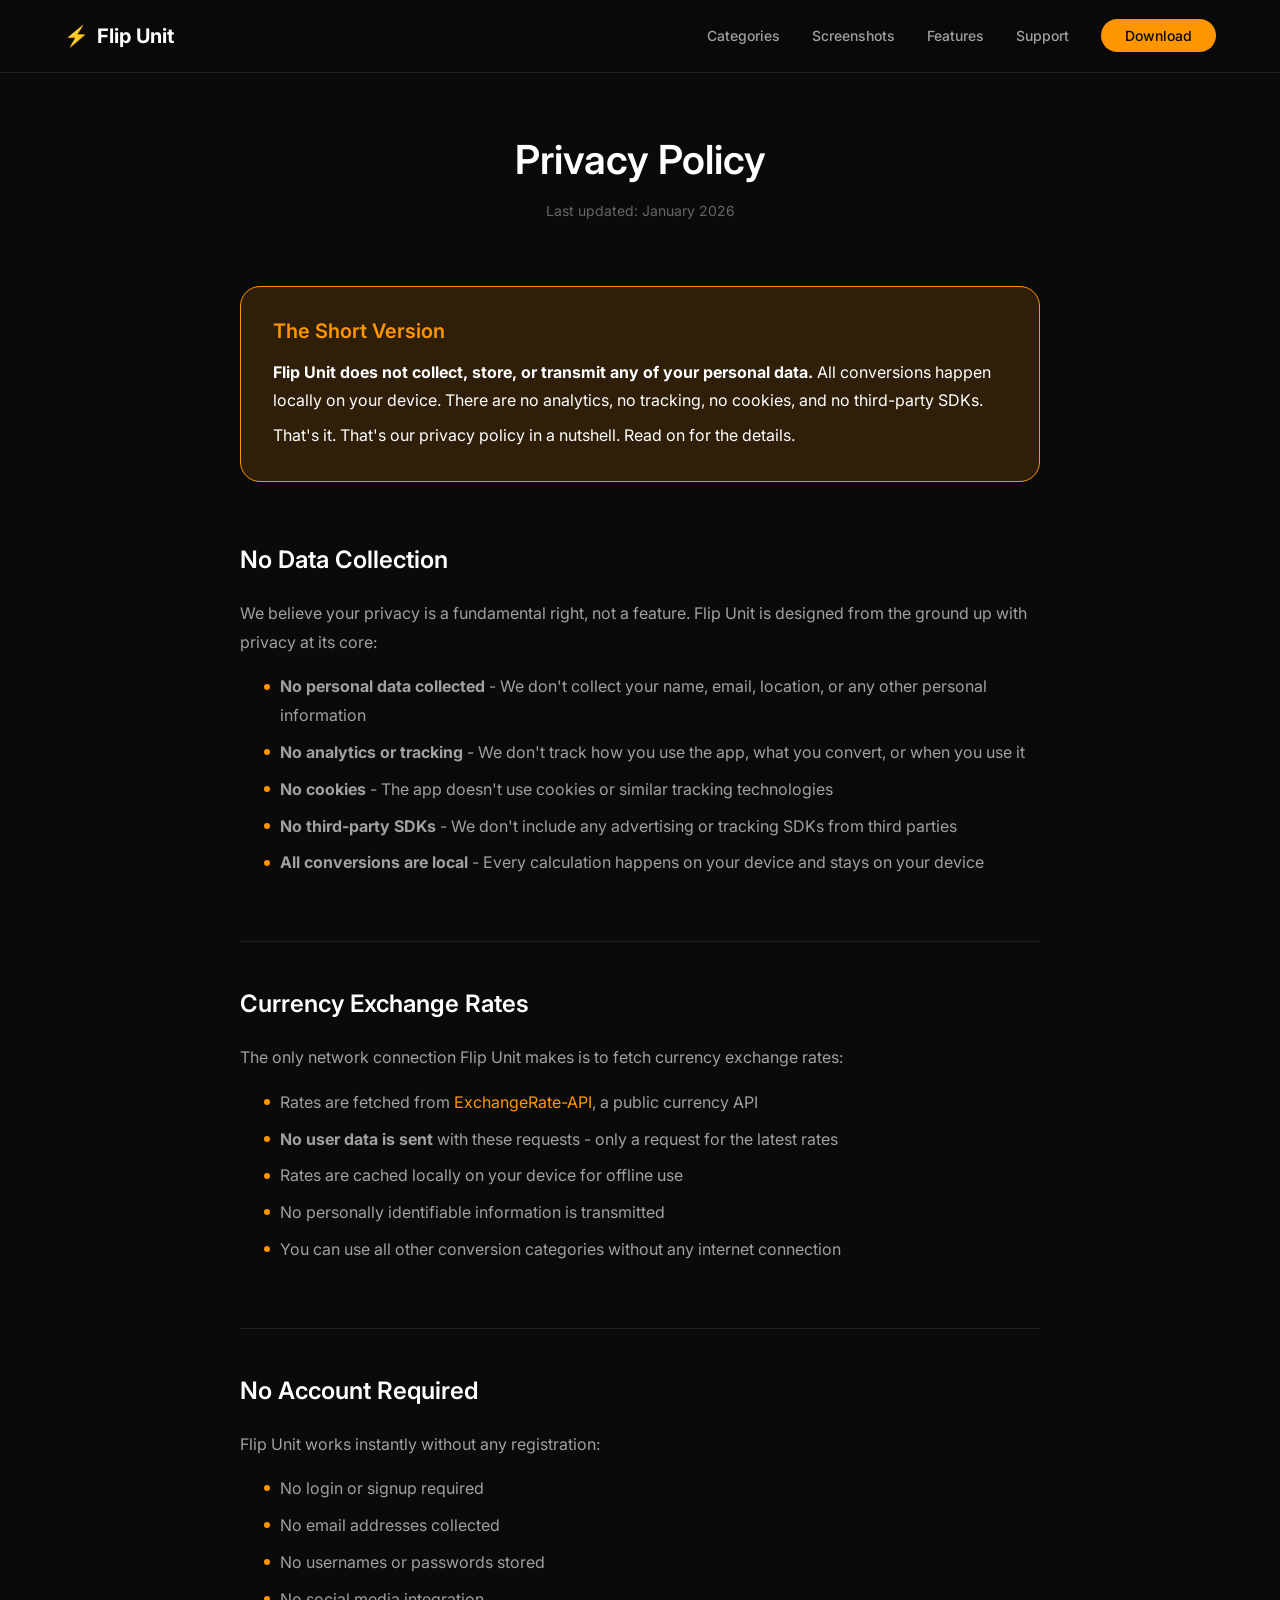
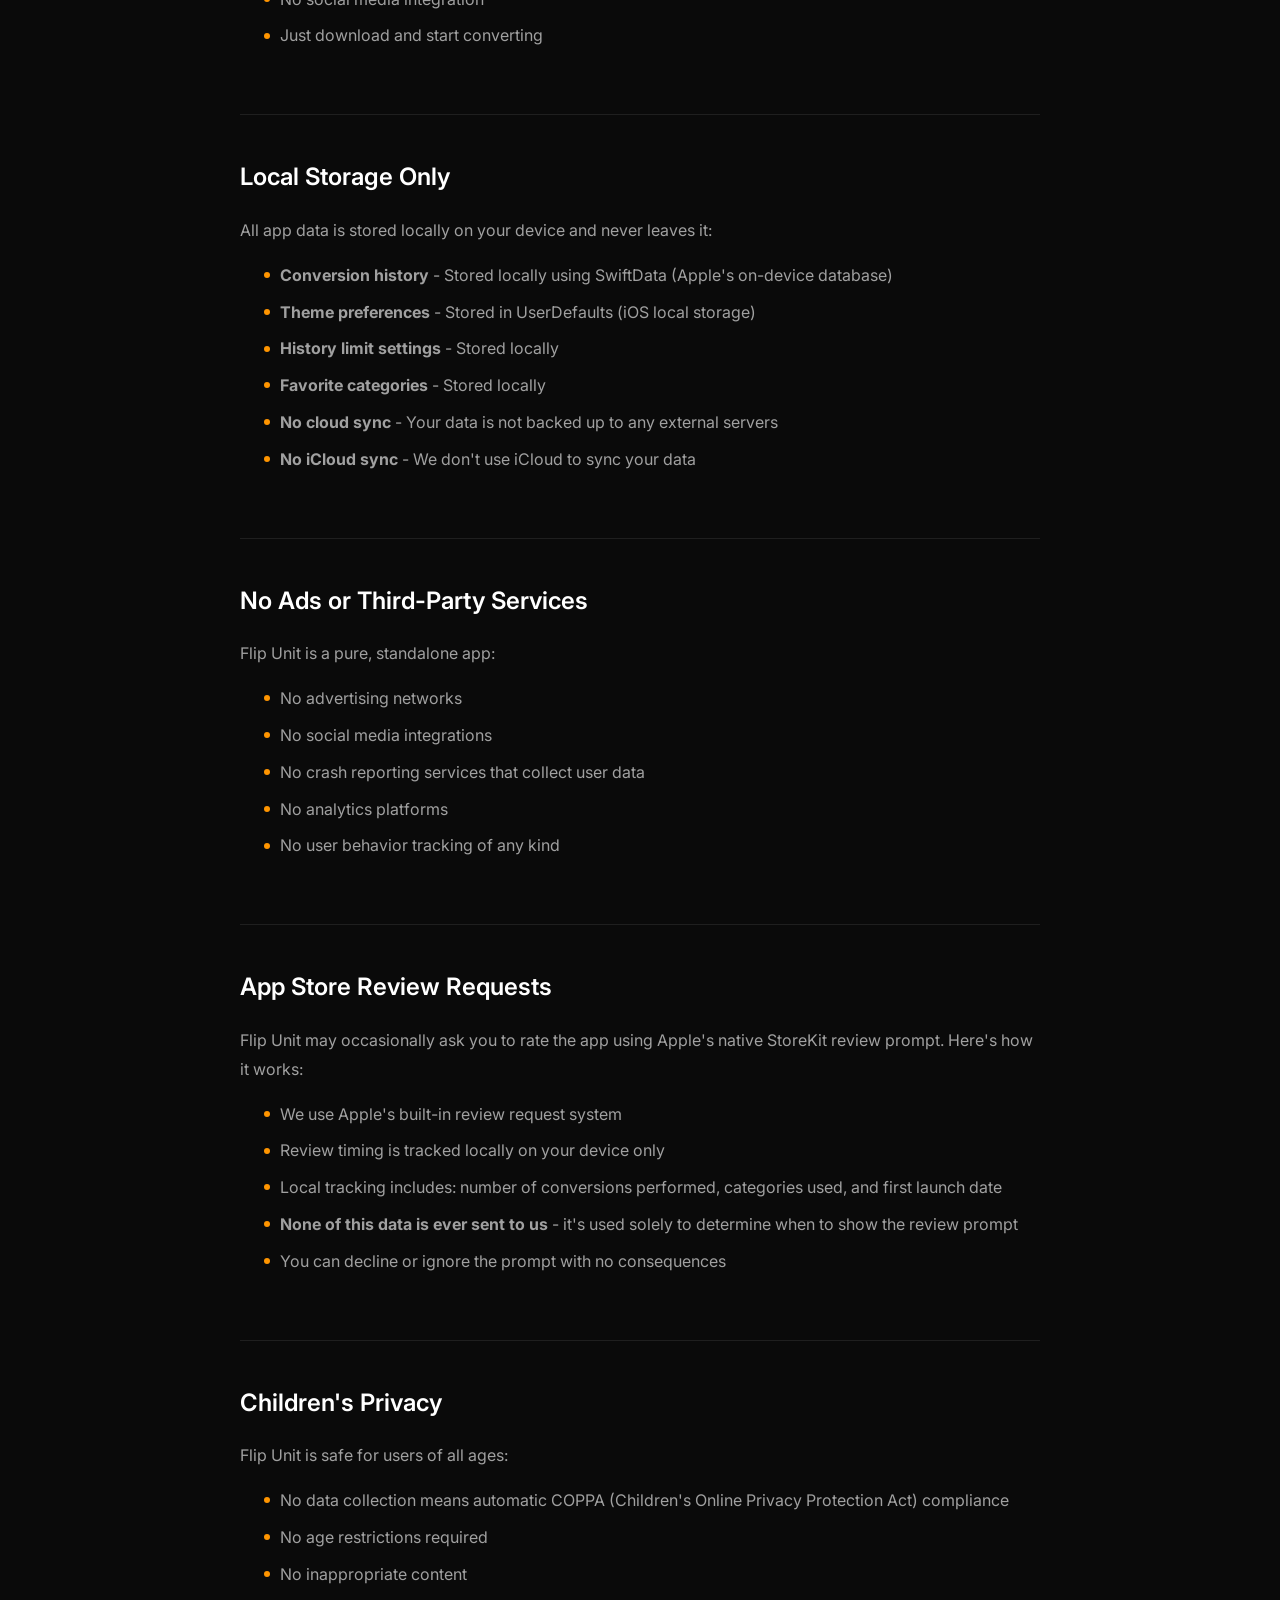
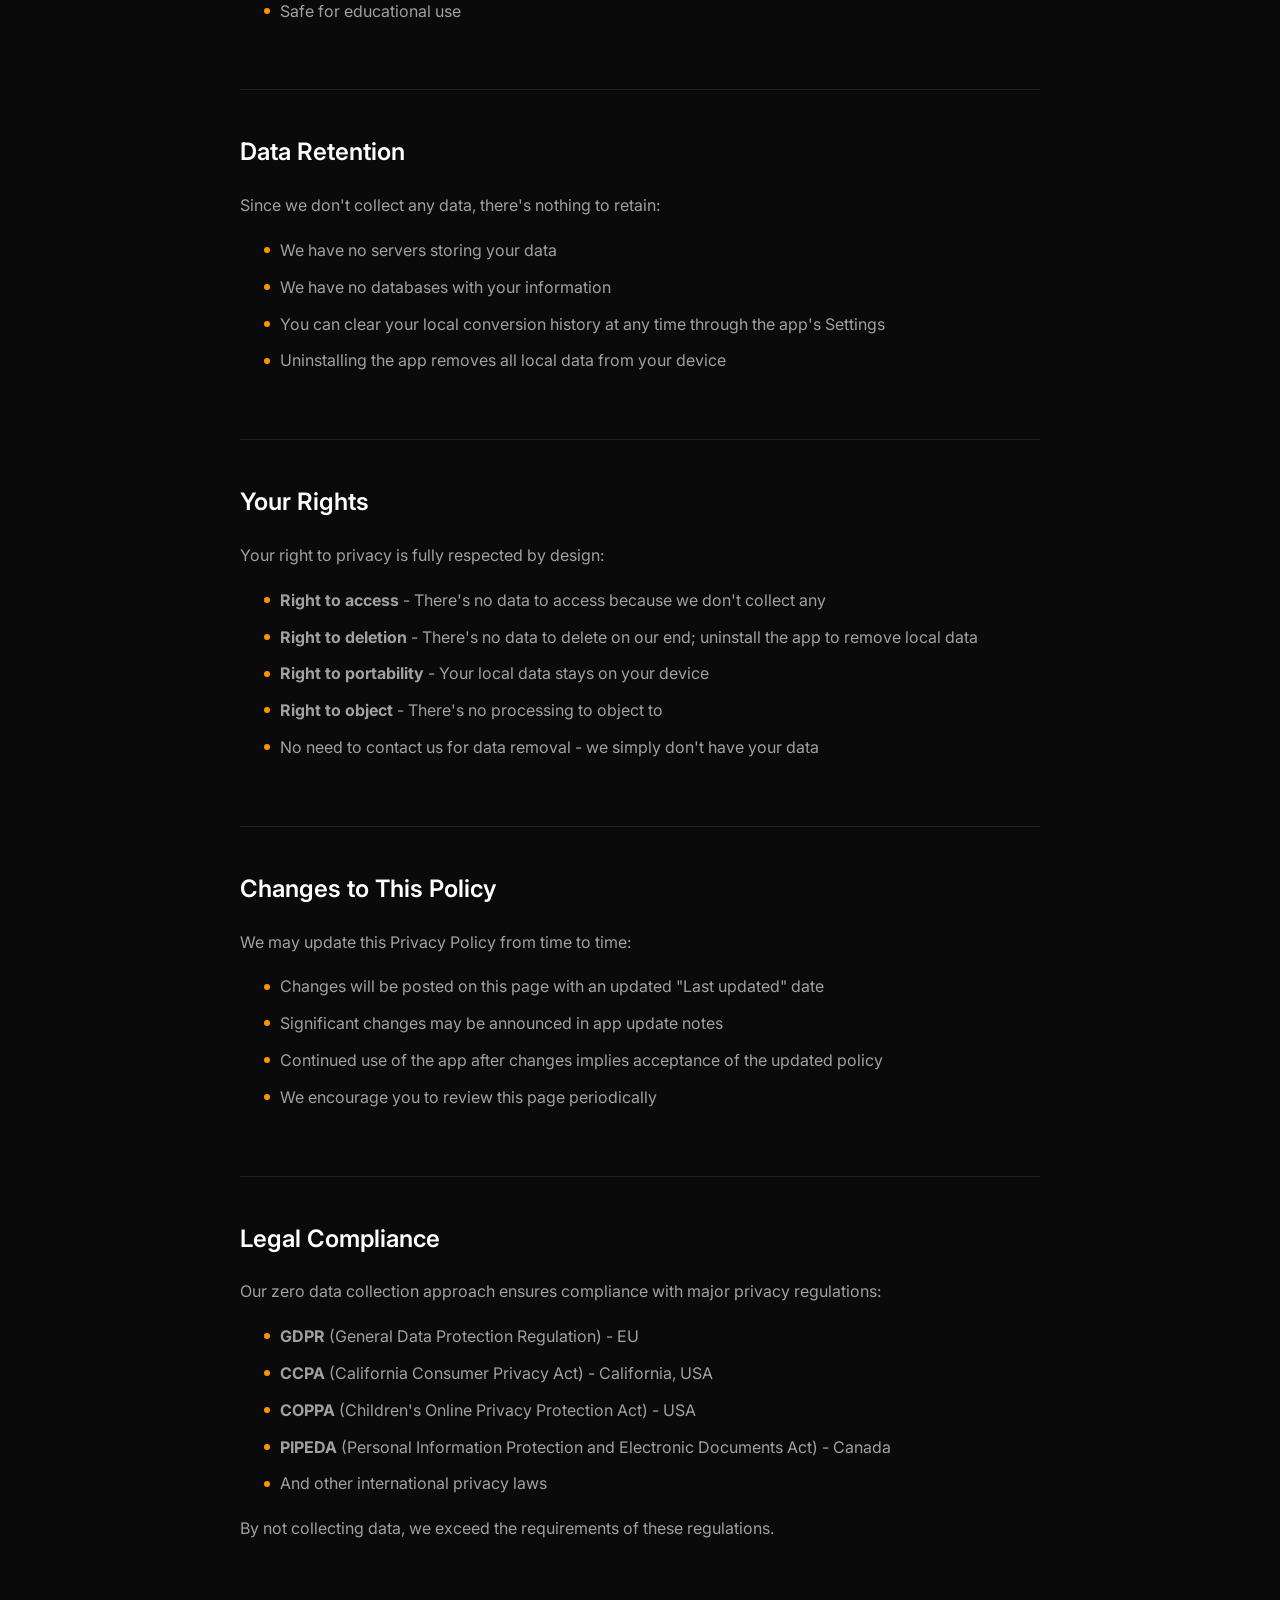
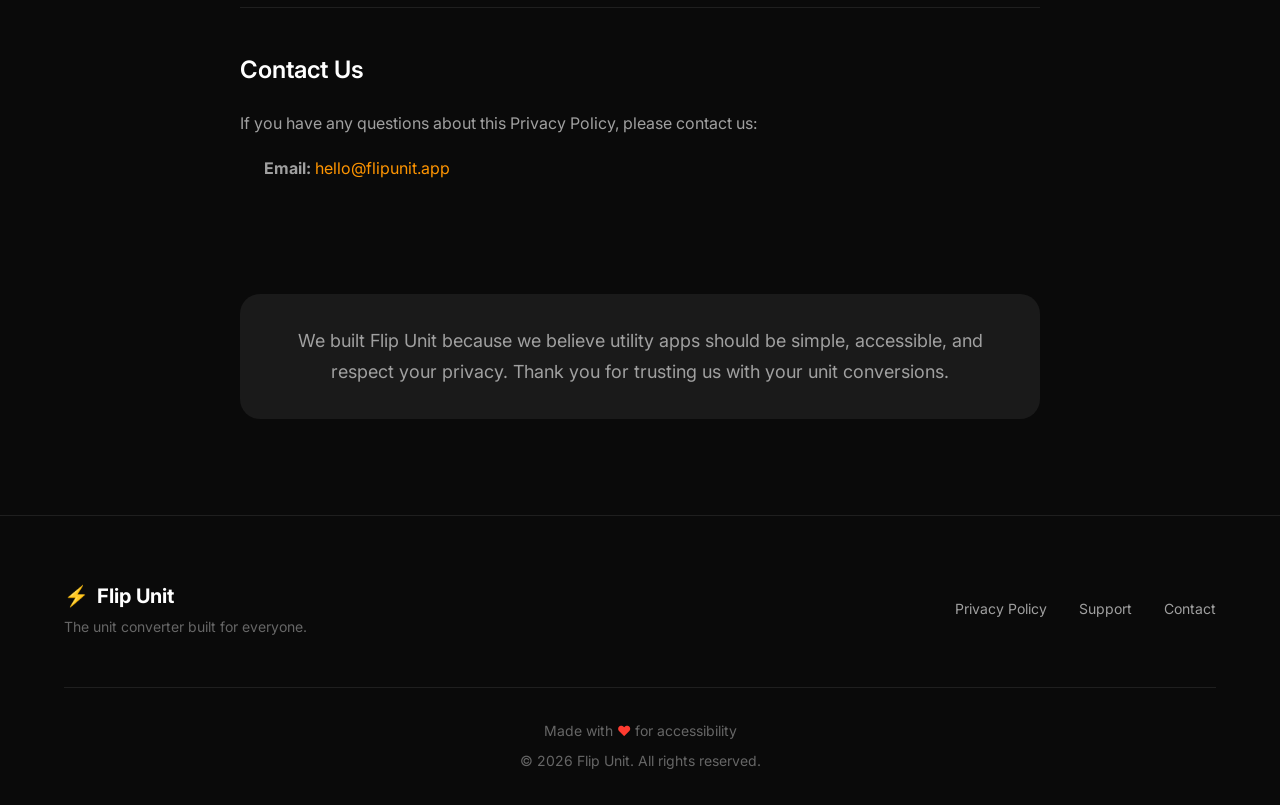
==== privacy.html @ 37a62a77 "Initial commit: Flip Unit landing page website" ====
<!DOCTYPE html>
<html lang="en">
<head>
    <meta charset="UTF-8">
    <meta name="viewport" content="width=device-width, initial-scale=1.0">
    <meta name="description" content="Flip Unit Privacy Policy - Learn how we protect your privacy with zero data collection.">
    <meta name="theme-color" content="#0a0a0a">

    <title>Privacy Policy - Flip Unit</title>

    <link rel="preconnect" href="https://fonts.googleapis.com">
    <link rel="preconnect" href="https://fonts.gstatic.com" crossorigin>
    <link href="https://fonts.googleapis.com/css2?family=Inter:wght@400;500;600;700&display=swap" rel="stylesheet">

    <link rel="stylesheet" href="styles.css">
</head>
<body>
    <a href="#main-content" class="skip-link">Skip to main content</a>

    <!-- Header -->
    <header class="header" role="banner">
        <div class="container">
            <div class="header-content">
                <a href="index.html" class="logo">
                    <span class="logo-icon" aria-hidden="true">⚡</span>
                    <span class="logo-text">Flip Unit</span>
                </a>
                <nav class="nav" role="navigation" aria-label="Main navigation">
                    <ul class="nav-list">
                        <li><a href="index.html#categories">Categories</a></li>
                        <li><a href="index.html#screenshots">Screenshots</a></li>
                        <li><a href="index.html#features">Features</a></li>
                        <li><a href="support.html">Support</a></li>
                        <li><a href="index.html#download" class="nav-cta">Download</a></li>
                    </ul>
                </nav>
                <button class="mobile-menu-toggle" aria-label="Toggle menu" aria-expanded="false">
                    <span class="hamburger"></span>
                </button>
            </div>
        </div>
    </header>

    <!-- Main Content -->
    <main id="main-content">
        <article class="legal-page">
            <div class="container">
                <header class="legal-header">
                    <h1>Privacy Policy</h1>
                    <p class="legal-updated">Last updated: January 2026</p>
                </header>

                <div class="legal-content">
                    <!-- Summary Box -->
                    <div class="privacy-summary">
                        <h2>The Short Version</h2>
                        <p><strong>Flip Unit does not collect, store, or transmit any of your personal data.</strong> All conversions happen locally on your device. There are no analytics, no tracking, no cookies, and no third-party SDKs.</p>
                        <p>That's it. That's our privacy policy in a nutshell. Read on for the details.</p>
                    </div>

                    <!-- Section: No Data Collection -->
                    <section class="legal-section">
                        <h2>No Data Collection</h2>
                        <p>We believe your privacy is a fundamental right, not a feature. Flip Unit is designed from the ground up with privacy at its core:</p>
                        <ul>
                            <li><strong>No personal data collected</strong> - We don't collect your name, email, location, or any other personal information</li>
                            <li><strong>No analytics or tracking</strong> - We don't track how you use the app, what you convert, or when you use it</li>
                            <li><strong>No cookies</strong> - The app doesn't use cookies or similar tracking technologies</li>
                            <li><strong>No third-party SDKs</strong> - We don't include any advertising or tracking SDKs from third parties</li>
                            <li><strong>All conversions are local</strong> - Every calculation happens on your device and stays on your device</li>
                        </ul>
                    </section>

                    <!-- Section: Currency Exchange Rates -->
                    <section class="legal-section">
                        <h2>Currency Exchange Rates</h2>
                        <p>The only network connection Flip Unit makes is to fetch currency exchange rates:</p>
                        <ul>
                            <li>Rates are fetched from <a href="https://www.exchangerate-api.com" target="_blank" rel="noopener noreferrer">ExchangeRate-API</a>, a public currency API</li>
                            <li><strong>No user data is sent</strong> with these requests - only a request for the latest rates</li>
                            <li>Rates are cached locally on your device for offline use</li>
                            <li>No personally identifiable information is transmitted</li>
                            <li>You can use all other conversion categories without any internet connection</li>
                        </ul>
                    </section>

                    <!-- Section: No Account Required -->
                    <section class="legal-section">
                        <h2>No Account Required</h2>
                        <p>Flip Unit works instantly without any registration:</p>
                        <ul>
                            <li>No login or signup required</li>
                            <li>No email addresses collected</li>
                            <li>No usernames or passwords stored</li>
                            <li>No social media integration</li>
                            <li>Just download and start converting</li>
                        </ul>
                    </section>

                    <!-- Section: Local Storage Only -->
                    <section class="legal-section">
                        <h2>Local Storage Only</h2>
                        <p>All app data is stored locally on your device and never leaves it:</p>
                        <ul>
                            <li><strong>Conversion history</strong> - Stored locally using SwiftData (Apple's on-device database)</li>
                            <li><strong>Theme preferences</strong> - Stored in UserDefaults (iOS local storage)</li>
                            <li><strong>History limit settings</strong> - Stored locally</li>
                            <li><strong>Favorite categories</strong> - Stored locally</li>
                            <li><strong>No cloud sync</strong> - Your data is not backed up to any external servers</li>
                            <li><strong>No iCloud sync</strong> - We don't use iCloud to sync your data</li>
                        </ul>
                    </section>

                    <!-- Section: No Ads or Third-Party Services -->
                    <section class="legal-section">
                        <h2>No Ads or Third-Party Services</h2>
                        <p>Flip Unit is a pure, standalone app:</p>
                        <ul>
                            <li>No advertising networks</li>
                            <li>No social media integrations</li>
                            <li>No crash reporting services that collect user data</li>
                            <li>No analytics platforms</li>
                            <li>No user behavior tracking of any kind</li>
                        </ul>
                    </section>

                    <!-- Section: App Store Review Requests -->
                    <section class="legal-section">
                        <h2>App Store Review Requests</h2>
                        <p>Flip Unit may occasionally ask you to rate the app using Apple's native StoreKit review prompt. Here's how it works:</p>
                        <ul>
                            <li>We use Apple's built-in review request system</li>
                            <li>Review timing is tracked locally on your device only</li>
                            <li>Local tracking includes: number of conversions performed, categories used, and first launch date</li>
                            <li><strong>None of this data is ever sent to us</strong> - it's used solely to determine when to show the review prompt</li>
                            <li>You can decline or ignore the prompt with no consequences</li>
                        </ul>
                    </section>

                    <!-- Section: Children's Privacy -->
                    <section class="legal-section">
                        <h2>Children's Privacy</h2>
                        <p>Flip Unit is safe for users of all ages:</p>
                        <ul>
                            <li>No data collection means automatic COPPA (Children's Online Privacy Protection Act) compliance</li>
                            <li>No age restrictions required</li>
                            <li>No inappropriate content</li>
                            <li>Safe for educational use</li>
                        </ul>
                    </section>

                    <!-- Section: Data Retention -->
                    <section class="legal-section">
                        <h2>Data Retention</h2>
                        <p>Since we don't collect any data, there's nothing to retain:</p>
                        <ul>
                            <li>We have no servers storing your data</li>
                            <li>We have no databases with your information</li>
                            <li>You can clear your local conversion history at any time through the app's Settings</li>
                            <li>Uninstalling the app removes all local data from your device</li>
                        </ul>
                    </section>

                    <!-- Section: Your Rights -->
                    <section class="legal-section">
                        <h2>Your Rights</h2>
                        <p>Your right to privacy is fully respected by design:</p>
                        <ul>
                            <li><strong>Right to access</strong> - There's no data to access because we don't collect any</li>
                            <li><strong>Right to deletion</strong> - There's no data to delete on our end; uninstall the app to remove local data</li>
                            <li><strong>Right to portability</strong> - Your local data stays on your device</li>
                            <li><strong>Right to object</strong> - There's no processing to object to</li>
                            <li>No need to contact us for data removal - we simply don't have your data</li>
                        </ul>
                    </section>

                    <!-- Section: Changes to This Policy -->
                    <section class="legal-section">
                        <h2>Changes to This Policy</h2>
                        <p>We may update this Privacy Policy from time to time:</p>
                        <ul>
                            <li>Changes will be posted on this page with an updated "Last updated" date</li>
                            <li>Significant changes may be announced in app update notes</li>
                            <li>Continued use of the app after changes implies acceptance of the updated policy</li>
                            <li>We encourage you to review this page periodically</li>
                        </ul>
                    </section>

                    <!-- Section: Legal Compliance -->
                    <section class="legal-section">
                        <h2>Legal Compliance</h2>
                        <p>Our zero data collection approach ensures compliance with major privacy regulations:</p>
                        <ul>
                            <li><strong>GDPR</strong> (General Data Protection Regulation) - EU</li>
                            <li><strong>CCPA</strong> (California Consumer Privacy Act) - California, USA</li>
                            <li><strong>COPPA</strong> (Children's Online Privacy Protection Act) - USA</li>
                            <li><strong>PIPEDA</strong> (Personal Information Protection and Electronic Documents Act) - Canada</li>
                            <li>And other international privacy laws</li>
                        </ul>
                        <p>By not collecting data, we exceed the requirements of these regulations.</p>
                    </section>

                    <!-- Section: Contact -->
                    <section class="legal-section">
                        <h2>Contact Us</h2>
                        <p>If you have any questions about this Privacy Policy, please contact us:</p>
                        <ul class="contact-list">
                            <li>
                                <strong>Email:</strong>
                                <a href="mailto:hello@flipunit.app">hello@flipunit.app</a>
                            </li>
                        </ul>
                    </section>

                    <!-- Trust Statement -->
                    <div class="privacy-trust">
                        <p>We built Flip Unit because we believe utility apps should be simple, accessible, and respect your privacy. Thank you for trusting us with your unit conversions.</p>
                    </div>
                </div>
            </div>
        </article>
    </main>

    <!-- Footer -->
    <footer class="footer" role="contentinfo">
        <div class="container">
            <div class="footer-content">
                <div class="footer-brand">
                    <a href="index.html" class="logo">
                        <span class="logo-icon" aria-hidden="true">⚡</span>
                        <span class="logo-text">Flip Unit</span>
                    </a>
                    <p class="footer-tagline">The unit converter built for everyone.</p>
                </div>
                <nav class="footer-links" aria-label="Footer navigation">
                    <a href="privacy.html">Privacy Policy</a>
                    <a href="support.html">Support</a>
                    <a href="mailto:hello@flipunit.app">Contact</a>
                </nav>
            </div>
            <div class="footer-bottom">
                <p>Made with <span aria-label="love" class="heart">♥</span> for accessibility</p>
                <p class="copyright">© <span id="current-year"></span> Flip Unit. All rights reserved.</p>
            </div>
        </div>
    </footer>

    <script src="script.js"></script>
</body>
</html>
---- styles.css ----
/* ==========================================================================
   Flip Unit - Landing Page Styles
   Dark theme with orange accents, accessibility-first design
   ========================================================================== */

/* --------------------------------------------------------------------------
   CSS Custom Properties (Design Tokens)
   -------------------------------------------------------------------------- */
:root {
    /* Colors */
    --color-background: #0a0a0a;
    --color-background-elevated: #141414;
    --color-background-card: #1a1a1a;
    --color-background-hover: #222222;

    --color-accent: #FF9500;
    --color-accent-hover: #FFa726;
    --color-accent-subtle: rgba(255, 149, 0, 0.15);
    --color-accent-glow: rgba(255, 149, 0, 0.3);

    --color-text-primary: #ffffff;
    --color-text-secondary: #a0a0a0;
    --color-text-tertiary: #666666;

    --color-border: #2a2a2a;
    --color-border-subtle: #1f1f1f;

    /* Typography */
    --font-family: 'Inter', -apple-system, BlinkMacSystemFont, 'Segoe UI', Roboto, sans-serif;
    --font-size-xs: 0.75rem;
    --font-size-sm: 0.875rem;
    --font-size-base: 1rem;
    --font-size-lg: 1.125rem;
    --font-size-xl: 1.25rem;
    --font-size-2xl: 1.5rem;
    --font-size-3xl: 2rem;
    --font-size-4xl: 2.5rem;
    --font-size-5xl: 3.5rem;

    /* Spacing */
    --space-xs: 0.25rem;
    --space-sm: 0.5rem;
    --space-md: 1rem;
    --space-lg: 1.5rem;
    --space-xl: 2rem;
    --space-2xl: 3rem;
    --space-3xl: 4rem;
    --space-4xl: 6rem;

    /* Layout */
    --container-max: 1200px;
    --border-radius: 12px;
    --border-radius-lg: 20px;
    --border-radius-full: 9999px;

    /* Transitions */
    --transition-fast: 150ms ease;
    --transition-base: 250ms ease;
    --transition-slow: 400ms ease;

    /* Shadows */
    --shadow-sm: 0 2px 8px rgba(0, 0, 0, 0.3);
    --shadow-md: 0 4px 20px rgba(0, 0, 0, 0.4);
    --shadow-lg: 0 8px 40px rgba(0, 0, 0, 0.5);
    --shadow-glow: 0 0 40px var(--color-accent-glow);
}

/* --------------------------------------------------------------------------
   Reset & Base Styles
   -------------------------------------------------------------------------- */
*,
*::before,
*::after {
    box-sizing: border-box;
    margin: 0;
    padding: 0;
}

html {
    scroll-behavior: smooth;
    -webkit-text-size-adjust: 100%;
}

@media (prefers-reduced-motion: reduce) {
    html {
        scroll-behavior: auto;
    }

    *,
    *::before,
    *::after {
        animation-duration: 0.01ms !important;
        animation-iteration-count: 1 !important;
        transition-duration: 0.01ms !important;
    }
}

body {
    font-family: var(--font-family);
    font-size: var(--font-size-base);
    line-height: 1.6;
    color: var(--color-text-primary);
    background-color: var(--color-background);
    -webkit-font-smoothing: antialiased;
    -moz-osx-font-smoothing: grayscale;
}

img {
    max-width: 100%;
    height: auto;
    display: block;
}

a {
    color: var(--color-accent);
    text-decoration: none;
    transition: color var(--transition-fast);
}

a:hover {
    color: var(--color-accent-hover);
}

/* Focus styles for accessibility */
a:focus-visible,
button:focus-visible {
    outline: 2px solid var(--color-accent);
    outline-offset: 3px;
}

ul {
    list-style: none;
}

h1, h2, h3, h4, h5, h6 {
    line-height: 1.2;
    font-weight: 600;
}

/* --------------------------------------------------------------------------
   Skip Link (Accessibility)
   -------------------------------------------------------------------------- */
.skip-link {
    position: absolute;
    top: -100%;
    left: 50%;
    transform: translateX(-50%);
    background: var(--color-accent);
    color: var(--color-background);
    padding: var(--space-sm) var(--space-lg);
    border-radius: var(--border-radius);
    font-weight: 600;
    z-index: 9999;
    transition: top var(--transition-fast);
}

.skip-link:focus {
    top: var(--space-md);
}

/* --------------------------------------------------------------------------
   Layout
   -------------------------------------------------------------------------- */
.container {
    width: 100%;
    max-width: var(--container-max);
    margin: 0 auto;
    padding: 0 var(--space-lg);
}

.section-header {
    text-align: center;
    margin-bottom: var(--space-3xl);
}

.section-header h2 {
    font-size: var(--font-size-3xl);
    margin-bottom: var(--space-md);
}

.section-subtitle {
    font-size: var(--font-size-lg);
    color: var(--color-text-secondary);
    max-width: 600px;
    margin: 0 auto;
}

/* --------------------------------------------------------------------------
   Header
   -------------------------------------------------------------------------- */
.header {
    position: fixed;
    top: 0;
    left: 0;
    right: 0;
    z-index: 1000;
    background: rgba(10, 10, 10, 0.85);
    backdrop-filter: blur(20px);
    -webkit-backdrop-filter: blur(20px);
    border-bottom: 1px solid var(--color-border-subtle);
}

.header-content {
    display: flex;
    align-items: center;
    justify-content: space-between;
    height: 72px;
}

.logo {
    display: flex;
    align-items: center;
    gap: var(--space-sm);
}

.logo-icon {
    font-size: var(--font-size-xl);
}

.logo-text {
    font-size: var(--font-size-xl);
    font-weight: 700;
    color: var(--color-text-primary);
}

.nav-list {
    display: flex;
    align-items: center;
    gap: var(--space-xl);
}

.nav-list a {
    color: var(--color-text-secondary);
    font-size: var(--font-size-sm);
    font-weight: 500;
    transition: color var(--transition-fast);
}

.nav-list a:hover {
    color: var(--color-text-primary);
}

.nav-cta {
    background: var(--color-accent);
    color: var(--color-background) !important;
    padding: var(--space-sm) var(--space-lg);
    border-radius: var(--border-radius-full);
    font-weight: 600;
}

.nav-cta:hover {
    background: var(--color-accent-hover);
    color: var(--color-background) !important;
}

/* Mobile menu toggle */
.mobile-menu-toggle {
    display: none;
    background: none;
    border: none;
    cursor: pointer;
    padding: var(--space-sm);
    width: 44px;
    height: 44px;
}

.hamburger {
    display: block;
    width: 24px;
    height: 2px;
    background: var(--color-text-primary);
    position: relative;
    transition: background var(--transition-fast);
}

.hamburger::before,
.hamburger::after {
    content: '';
    position: absolute;
    left: 0;
    width: 24px;
    height: 2px;
    background: var(--color-text-primary);
    transition: transform var(--transition-fast);
}

.hamburger::before {
    top: -7px;
}

.hamburger::after {
    bottom: -7px;
}

/* --------------------------------------------------------------------------
   Hero Section
   -------------------------------------------------------------------------- */
.hero {
    padding: calc(72px + var(--space-4xl)) 0 var(--space-4xl);
    min-height: 100vh;
    display: flex;
    align-items: center;
}

.hero-content {
    display: grid;
    grid-template-columns: 1fr 1fr;
    gap: var(--space-3xl);
    align-items: center;
}

.hero-text h1 {
    font-size: var(--font-size-5xl);
    font-weight: 700;
    margin-bottom: var(--space-lg);
    letter-spacing: -0.02em;
}

.highlight {
    color: var(--color-accent);
}

.hero-subtitle {
    font-size: var(--font-size-xl);
    color: var(--color-text-secondary);
    margin-bottom: var(--space-xl);
    max-width: 500px;
}

.hero-cta {
    display: flex;
    flex-direction: column;
    gap: var(--space-md);
    align-items: flex-start;
}

.hero-note {
    font-size: var(--font-size-sm);
    color: var(--color-text-tertiary);
}

.hero-image {
    display: flex;
    justify-content: center;
}

.phone-mockup {
    position: relative;
    max-width: 300px;
    filter: drop-shadow(var(--shadow-lg));
}

.phone-mockup::before {
    content: '';
    position: absolute;
    inset: -20px;
    background: var(--color-accent-glow);
    border-radius: 50px;
    filter: blur(60px);
    z-index: -1;
    opacity: 0.4;
}

.hero-screenshot {
    border-radius: 36px;
    border: 3px solid var(--color-border);
}

/* --------------------------------------------------------------------------
   Buttons
   -------------------------------------------------------------------------- */
.btn {
    display: inline-flex;
    align-items: center;
    justify-content: center;
    gap: var(--space-sm);
    padding: var(--space-md) var(--space-xl);
    font-size: var(--font-size-base);
    font-weight: 600;
    border-radius: var(--border-radius);
    border: none;
    cursor: pointer;
    transition: all var(--transition-fast);
    text-decoration: none;
}

.btn-primary {
    background: var(--color-accent);
    color: var(--color-background);
}

.btn-primary:hover {
    background: var(--color-accent-hover);
    color: var(--color-background);
    transform: translateY(-2px);
    box-shadow: var(--shadow-glow);
}

.btn-large {
    padding: var(--space-lg) var(--space-2xl);
    font-size: var(--font-size-lg);
}

.apple-icon {
    width: 20px;
    height: 20px;
}

.btn-large .apple-icon {
    width: 24px;
    height: 24px;
}

/* --------------------------------------------------------------------------
   Trust Bar
   -------------------------------------------------------------------------- */
.trust-bar {
    padding: var(--space-2xl) 0;
    background: var(--color-background-elevated);
    border-top: 1px solid var(--color-border-subtle);
    border-bottom: 1px solid var(--color-border-subtle);
}

.trust-list {
    display: flex;
    justify-content: center;
    flex-wrap: wrap;
    gap: var(--space-2xl);
}

.trust-item {
    display: flex;
    align-items: center;
    gap: var(--space-sm);
    font-size: var(--font-size-sm);
    font-weight: 500;
    color: var(--color-text-secondary);
}

.trust-icon {
    width: 20px;
    height: 20px;
    color: var(--color-accent);
    flex-shrink: 0;
}

.footnote-marker {
    color: var(--color-text-tertiary);
    font-size: 0.7em;
    margin-left: 1px;
}

.trust-footnote {
    margin-top: var(--space-lg);
    font-size: var(--font-size-xs);
    color: var(--color-text-tertiary);
    text-align: center;
}

.trust-footnote sup {
    margin-right: 2px;
}

/* --------------------------------------------------------------------------
   Features Section
   -------------------------------------------------------------------------- */
.features {
    padding: var(--space-4xl) 0;
}

.features-grid {
    display: grid;
    grid-template-columns: repeat(2, 1fr);
    gap: var(--space-xl);
}

.feature-card {
    background: var(--color-background-card);
    border: 1px solid var(--color-border);
    border-radius: var(--border-radius-lg);
    padding: var(--space-2xl);
    transition: all var(--transition-base);
}

.feature-card:hover {
    background: var(--color-background-hover);
    border-color: var(--color-accent-subtle);
    transform: translateY(-4px);
}

.feature-icon {
    width: 48px;
    height: 48px;
    background: var(--color-accent-subtle);
    border-radius: var(--border-radius);
    display: flex;
    align-items: center;
    justify-content: center;
    margin-bottom: var(--space-lg);
}

.feature-icon svg {
    width: 24px;
    height: 24px;
    color: var(--color-accent);
}

.feature-card h3 {
    font-size: var(--font-size-xl);
    margin-bottom: var(--space-sm);
}

.feature-card p {
    color: var(--color-text-secondary);
    font-size: var(--font-size-sm);
    line-height: 1.7;
}

/* --------------------------------------------------------------------------
   Categories Section
   -------------------------------------------------------------------------- */
.categories {
    padding: var(--space-4xl) 0;
    background: var(--color-background-elevated);
}

.categories-grid {
    display: grid;
    grid-template-columns: repeat(3, 1fr);
    gap: var(--space-lg);
}

.category-card {
    background: var(--color-background-card);
    border: 1px solid var(--color-border);
    border-radius: var(--border-radius);
    padding: var(--space-xl);
    text-align: center;
    transition: all var(--transition-base);
}

.category-card:hover {
    border-color: var(--color-accent);
    transform: translateY(-2px);
}

.category-icon-wrapper {
    width: 48px;
    height: 48px;
    background: var(--color-accent);
    border-radius: var(--border-radius);
    display: flex;
    align-items: center;
    justify-content: center;
    margin: 0 auto var(--space-md);
}

.category-icon {
    width: 26px;
    height: 26px;
    color: var(--color-background);
}

.category-card h3 {
    font-size: var(--font-size-lg);
    margin-bottom: var(--space-xs);
}

.category-card p {
    font-size: var(--font-size-sm);
    color: var(--color-text-secondary);
}

/* --------------------------------------------------------------------------
   Accessibility Spotlight
   -------------------------------------------------------------------------- */
.accessibility-spotlight {
    padding: var(--space-4xl) 0;
    background: linear-gradient(135deg, var(--color-accent-subtle) 0%, transparent 50%);
}

.spotlight-content {
    display: grid;
    grid-template-columns: 1fr auto;
    gap: var(--space-3xl);
    align-items: center;
}

.spotlight-text h2 {
    font-size: var(--font-size-3xl);
    margin-bottom: var(--space-md);
}

.spotlight-subtitle {
    font-size: var(--font-size-lg);
    color: var(--color-text-secondary);
    margin-bottom: var(--space-xl);
}

.accessibility-list {
    display: flex;
    flex-direction: column;
    gap: var(--space-md);
}

.accessibility-list li {
    display: flex;
    align-items: center;
    gap: var(--space-md);
    font-size: var(--font-size-base);
}

.check-icon {
    color: var(--color-accent);
    font-weight: 700;
}

.spotlight-visual {
    display: flex;
    align-items: center;
    justify-content: center;
}

.accessibility-icon-large {
    width: 120px;
    height: 120px;
    color: #007AFF;
    opacity: 0.4;
}

/* --------------------------------------------------------------------------
   Screenshots Section
   -------------------------------------------------------------------------- */
.screenshots {
    padding: var(--space-4xl) 0;
}

.screenshot-toggle-wrapper {
    display: flex;
    justify-content: center;
    margin-bottom: var(--space-2xl);
}

.screenshot-toggle {
    display: flex;
    position: relative;
    background: var(--color-background-card);
    border: 1px solid var(--color-border);
    border-radius: var(--border-radius-full);
    padding: 4px;
}

.toggle-btn {
    position: relative;
    z-index: 1;
    padding: var(--space-sm) var(--space-xl);
    font-size: var(--font-size-sm);
    font-weight: 500;
    color: var(--color-text-secondary);
    background: none;
    border: none;
    cursor: pointer;
    transition: color var(--transition-fast);
    min-width: 80px;
}

.toggle-btn.active {
    color: var(--color-background);
}

.toggle-indicator {
    position: absolute;
    top: 4px;
    left: 4px;
    width: calc(50% - 4px);
    height: calc(100% - 8px);
    background: var(--color-accent);
    border-radius: var(--border-radius-full);
    transition: transform var(--transition-base);
}

.toggle-btn[data-theme="light"].active ~ .toggle-indicator {
    transform: translateX(100%);
}

.screenshots-carousel {
    overflow-x: auto;
    overflow-y: hidden;
    scrollbar-width: none;
    -ms-overflow-style: none;
    margin: 0 calc(var(--space-lg) * -1);
    padding: 0 var(--space-lg);
}

.screenshots-carousel::-webkit-scrollbar {
    display: none;
}

.screenshots-track {
    display: flex;
    gap: var(--space-xl);
    padding: var(--space-md) 0;
}

.screenshot-item {
    flex: 0 0 auto;
    text-align: center;
}

.phone-frame {
    width: 220px;
    margin-bottom: var(--space-md);
}

.screenshot-img {
    border-radius: 28px;
    border: 2px solid var(--color-border);
    transition: transform var(--transition-base), box-shadow var(--transition-base);
}

.screenshot-item:hover .screenshot-img {
    transform: scale(1.02);
    box-shadow: var(--shadow-md);
}

.screenshot-item figcaption {
    font-size: var(--font-size-sm);
    color: var(--color-text-secondary);
    font-weight: 500;
}

/* --------------------------------------------------------------------------
   Download CTA Section
   -------------------------------------------------------------------------- */
.download-cta {
    padding: var(--space-4xl) 0;
    background: linear-gradient(180deg, var(--color-background-elevated) 0%, var(--color-background) 100%);
    text-align: center;
}

.cta-content h2 {
    font-size: var(--font-size-4xl);
    margin-bottom: var(--space-md);
}

.cta-content > p {
    font-size: var(--font-size-lg);
    color: var(--color-text-secondary);
    margin-bottom: var(--space-xl);
}

.cta-note {
    margin-top: var(--space-lg);
    font-size: var(--font-size-sm);
    color: var(--color-text-tertiary);
}

/* --------------------------------------------------------------------------
   Footer
   -------------------------------------------------------------------------- */
.footer {
    padding: var(--space-3xl) 0 var(--space-xl);
    border-top: 1px solid var(--color-border-subtle);
}

.footer-content {
    display: flex;
    justify-content: space-between;
    align-items: center;
    margin-bottom: var(--space-2xl);
}

.footer-tagline {
    font-size: var(--font-size-sm);
    color: var(--color-text-tertiary);
    margin-top: var(--space-xs);
}

.footer-links {
    display: flex;
    gap: var(--space-xl);
}

.footer-links a {
    font-size: var(--font-size-sm);
    color: var(--color-text-secondary);
}

.footer-links a:hover {
    color: var(--color-text-primary);
}

.footer-bottom {
    text-align: center;
    padding-top: var(--space-xl);
    border-top: 1px solid var(--color-border-subtle);
}

.footer-bottom p {
    font-size: var(--font-size-sm);
    color: var(--color-text-tertiary);
}

.heart {
    color: #FF3B30;
}

.copyright {
    margin-top: var(--space-sm);
}

/* --------------------------------------------------------------------------
   Legal & Support Pages
   -------------------------------------------------------------------------- */
.legal-page,
.support-page {
    padding: calc(72px + var(--space-3xl)) 0 var(--space-4xl);
}

.legal-header,
.support-header {
    text-align: center;
    margin-bottom: var(--space-3xl);
}

.legal-header h1,
.support-header h1 {
    font-size: var(--font-size-4xl);
    margin-bottom: var(--space-md);
}

.legal-updated {
    font-size: var(--font-size-sm);
    color: var(--color-text-tertiary);
}

.support-intro {
    font-size: var(--font-size-lg);
    color: var(--color-text-secondary);
    max-width: 600px;
    margin: 0 auto;
}

/* Support Navigation */
.support-nav {
    margin-bottom: var(--space-3xl);
}

.support-nav ul {
    display: flex;
    justify-content: center;
    flex-wrap: wrap;
    gap: var(--space-md);
}

.support-nav a {
    display: inline-block;
    padding: var(--space-sm) var(--space-lg);
    background: var(--color-background-card);
    border: 1px solid var(--color-border);
    border-radius: var(--border-radius-full);
    font-size: var(--font-size-sm);
    font-weight: 500;
    color: var(--color-text-secondary);
    transition: all var(--transition-fast);
}

.support-nav a:hover {
    background: var(--color-accent-subtle);
    border-color: var(--color-accent);
    color: var(--color-accent);
}

/* Legal Content */
.legal-content {
    max-width: 800px;
    margin: 0 auto;
}

.privacy-summary {
    background: var(--color-accent-subtle);
    border: 1px solid var(--color-accent);
    border-radius: var(--border-radius-lg);
    padding: var(--space-xl);
    margin-bottom: var(--space-3xl);
}

.privacy-summary h2 {
    font-size: var(--font-size-xl);
    color: var(--color-accent);
    margin-bottom: var(--space-md);
}

.privacy-summary p {
    margin-bottom: var(--space-sm);
    line-height: 1.7;
}

.privacy-summary p:last-child {
    margin-bottom: 0;
}

.legal-section {
    margin-bottom: var(--space-2xl);
    padding-bottom: var(--space-2xl);
    border-bottom: 1px solid var(--color-border-subtle);
}

.legal-section:last-of-type {
    border-bottom: none;
}

.legal-section h2 {
    font-size: var(--font-size-2xl);
    margin-bottom: var(--space-lg);
    color: var(--color-text-primary);
}

.legal-section p {
    color: var(--color-text-secondary);
    line-height: 1.8;
    margin-bottom: var(--space-md);
}

.legal-section ul {
    margin-left: var(--space-lg);
    margin-bottom: var(--space-md);
}

.legal-section li {
    color: var(--color-text-secondary);
    line-height: 1.8;
    margin-bottom: var(--space-sm);
    position: relative;
    padding-left: var(--space-md);
}

.legal-section li::before {
    content: '';
    position: absolute;
    left: 0;
    top: 0.7em;
    width: 6px;
    height: 6px;
    background: var(--color-accent);
    border-radius: 50%;
}

.legal-section a {
    color: var(--color-accent);
}

.legal-section a:hover {
    text-decoration: underline;
}

.contact-list {
    list-style: none;
    margin-left: 0;
}

.contact-list li {
    padding-left: 0;
    margin-bottom: var(--space-md);
}

.contact-list li::before {
    display: none;
}

.privacy-trust {
    background: var(--color-background-card);
    border-radius: var(--border-radius-lg);
    padding: var(--space-xl);
    text-align: center;
    margin-top: var(--space-2xl);
}

.privacy-trust p {
    color: var(--color-text-secondary);
    font-size: var(--font-size-lg);
    line-height: 1.7;
    margin: 0;
}

/* Support Content */
.support-content {
    max-width: 900px;
    margin: 0 auto;
}

.support-section {
    margin-bottom: var(--space-4xl);
}

.support-section h2 {
    font-size: var(--font-size-2xl);
    margin-bottom: var(--space-xl);
    padding-bottom: var(--space-md);
    border-bottom: 2px solid var(--color-accent);
    display: inline-block;
}

.section-intro {
    color: var(--color-text-secondary);
    margin-bottom: var(--space-xl);
    font-size: var(--font-size-lg);
}

/* Guide Cards */
.guide-card {
    background: var(--color-background-card);
    border: 1px solid var(--color-border);
    border-radius: var(--border-radius-lg);
    padding: var(--space-xl);
    margin-bottom: var(--space-xl);
}

.guide-card h3 {
    font-size: var(--font-size-xl);
    margin-bottom: var(--space-lg);
    color: var(--color-accent);
}

.steps-list {
    counter-reset: step;
    list-style: none;
    margin: 0;
    padding: 0;
}

.steps-list li {
    counter-increment: step;
    position: relative;
    padding-left: var(--space-3xl);
    margin-bottom: var(--space-lg);
}

.steps-list li:last-child {
    margin-bottom: 0;
}

.steps-list li::before {
    content: counter(step);
    position: absolute;
    left: 0;
    top: 0;
    width: 28px;
    height: 28px;
    background: var(--color-accent);
    color: var(--color-background);
    border-radius: 50%;
    display: flex;
    align-items: center;
    justify-content: center;
    font-size: var(--font-size-sm);
    font-weight: 600;
}

.steps-list strong {
    display: block;
    color: var(--color-text-primary);
    margin-bottom: var(--space-xs);
}

.steps-list p {
    color: var(--color-text-secondary);
    margin: 0;
    font-size: var(--font-size-sm);
}

.categories-help-grid {
    display: grid;
    grid-template-columns: repeat(2, 1fr);
    gap: var(--space-md);
}

.category-help-item {
    padding: var(--space-md);
    background: var(--color-background-elevated);
    border-radius: var(--border-radius);
}

.category-help-item strong {
    display: block;
    color: var(--color-text-primary);
    margin-bottom: var(--space-xs);
}

.category-help-item p {
    color: var(--color-text-secondary);
    font-size: var(--font-size-sm);
    margin: 0;
}

.tips-list {
    list-style: none;
    margin: 0;
    padding: 0;
}

.tips-list li {
    padding: var(--space-md);
    background: var(--color-background-elevated);
    border-radius: var(--border-radius);
    margin-bottom: var(--space-sm);
    color: var(--color-text-secondary);
    font-size: var(--font-size-sm);
}

.tips-list li:last-child {
    margin-bottom: 0;
}

.tips-list strong {
    color: var(--color-accent);
}

/* FAQ */
.faq-list {
    display: flex;
    flex-direction: column;
    gap: var(--space-md);
}

.faq-item {
    background: var(--color-background-card);
    border: 1px solid var(--color-border);
    border-radius: var(--border-radius);
    overflow: hidden;
}

.faq-item summary {
    padding: var(--space-lg);
    cursor: pointer;
    font-weight: 500;
    color: var(--color-text-primary);
    list-style: none;
    display: flex;
    justify-content: space-between;
    align-items: center;
    transition: background var(--transition-fast);
}

.faq-item summary::-webkit-details-marker {
    display: none;
}

.faq-item summary::after {
    content: '+';
    font-size: var(--font-size-xl);
    color: var(--color-accent);
    transition: transform var(--transition-fast);
}

.faq-item[open] summary::after {
    transform: rotate(45deg);
}

.faq-item summary:hover {
    background: var(--color-background-hover);
}

.faq-item p {
    padding: 0 var(--space-lg) var(--space-lg);
    color: var(--color-text-secondary);
    line-height: 1.7;
    margin: 0;
}

.faq-item a {
    color: var(--color-accent);
}

/* Accessibility Cards */
.accessibility-features {
    display: grid;
    grid-template-columns: repeat(2, 1fr);
    gap: var(--space-lg);
    margin-bottom: var(--space-2xl);
}

.a11y-card {
    background: var(--color-background-card);
    border: 1px solid var(--color-border);
    border-radius: var(--border-radius-lg);
    padding: var(--space-xl);
}

.a11y-card h3 {
    font-size: var(--font-size-lg);
    margin-bottom: var(--space-md);
    color: var(--color-accent);
}

.a11y-card ul {
    list-style: none;
    margin: 0;
    padding: 0;
}

.a11y-card li {
    color: var(--color-text-secondary);
    font-size: var(--font-size-sm);
    line-height: 1.6;
    margin-bottom: var(--space-sm);
    padding-left: var(--space-lg);
    position: relative;
}

.a11y-card li::before {
    content: '✓';
    position: absolute;
    left: 0;
    color: var(--color-accent);
    font-weight: 600;
}

.a11y-card li:last-child {
    margin-bottom: 0;
}

.a11y-feedback {
    background: var(--color-accent-subtle);
    border: 1px solid var(--color-accent);
    border-radius: var(--border-radius-lg);
    padding: var(--space-xl);
    text-align: center;
}

.a11y-feedback h3 {
    font-size: var(--font-size-lg);
    margin-bottom: var(--space-md);
}

.a11y-feedback p {
    color: var(--color-text-secondary);
    margin-bottom: var(--space-md);
}

.a11y-feedback .note {
    font-size: var(--font-size-sm);
    color: var(--color-text-tertiary);
    margin-bottom: 0;
}

/* Contact Grid */
.contact-grid {
    display: grid;
    grid-template-columns: repeat(2, 1fr);
    gap: var(--space-lg);
    margin-bottom: var(--space-xl);
}

.contact-card {
    background: var(--color-background-card);
    border: 1px solid var(--color-border);
    border-radius: var(--border-radius-lg);
    padding: var(--space-xl);
}

.contact-card h3 {
    font-size: var(--font-size-lg);
    margin-bottom: var(--space-sm);
    color: var(--color-text-primary);
}

.contact-card p {
    color: var(--color-text-secondary);
    font-size: var(--font-size-sm);
    margin-bottom: var(--space-md);
}

.contact-card .note {
    font-size: var(--font-size-xs);
    color: var(--color-text-tertiary);
    margin-top: var(--space-sm);
    margin-bottom: 0;
}

.email-link {
    display: inline-block;
    color: var(--color-accent);
    font-weight: 500;
    font-size: var(--font-size-base);
}

.email-link:hover {
    text-decoration: underline;
}

.bug-report-list {
    list-style: none;
    margin: 0 0 var(--space-md) 0;
    padding: 0;
}

.bug-report-list li {
    color: var(--color-text-tertiary);
    font-size: var(--font-size-sm);
    padding-left: var(--space-md);
    position: relative;
    margin-bottom: var(--space-xs);
}

.bug-report-list li::before {
    content: '•';
    position: absolute;
    left: 0;
    color: var(--color-accent);
}

.response-time {
    background: var(--color-background-card);
    border-radius: var(--border-radius);
    padding: var(--space-lg);
    text-align: center;
}

.response-time p {
    color: var(--color-text-secondary);
    font-size: var(--font-size-sm);
    margin: 0;
}

/* Rate Section */
.rate-section {
    text-align: center;
    background: var(--color-background-card);
    border-radius: var(--border-radius-lg);
    padding: var(--space-2xl);
}

.rate-section h2 {
    border-bottom: none;
    display: block;
    padding-bottom: 0;
}

.rate-section p {
    color: var(--color-text-secondary);
    max-width: 500px;
    margin: 0 auto var(--space-xl);
}

/* Legal Links Section */
.legal-links-section {
    background: var(--color-background-elevated);
    border-radius: var(--border-radius-lg);
    padding: var(--space-xl);
}

.legal-links-list {
    list-style: none;
    margin: 0;
    padding: 0;
}

.legal-links-list li {
    color: var(--color-text-secondary);
    margin-bottom: var(--space-md);
    font-size: var(--font-size-sm);
}

.legal-links-list li:last-child {
    margin-bottom: 0;
}

.legal-links-list a {
    color: var(--color-accent);
}

/* --------------------------------------------------------------------------
   Responsive Design
   -------------------------------------------------------------------------- */

/* Tablet */
@media (max-width: 1024px) {
    .hero-content {
        grid-template-columns: 1fr;
        text-align: center;
    }

    .hero-text h1 {
        font-size: var(--font-size-4xl);
    }

    .hero-subtitle {
        margin: 0 auto var(--space-xl);
    }

    .hero-cta {
        align-items: center;
    }

    .hero-image {
        order: -1;
    }

    .phone-mockup {
        max-width: 250px;
    }

    .features-grid {
        grid-template-columns: 1fr;
    }

    .spotlight-content {
        grid-template-columns: 1fr;
        text-align: center;
    }

    .spotlight-visual {
        display: none;
    }

    .accessibility-list {
        align-items: center;
    }
}

/* Mobile */
@media (max-width: 768px) {
    :root {
        --font-size-5xl: 2.5rem;
        --font-size-4xl: 2rem;
        --font-size-3xl: 1.5rem;
    }

    .nav {
        display: none;
        position: absolute;
        top: 100%;
        left: 0;
        right: 0;
        background: var(--color-background);
        border-bottom: 1px solid var(--color-border);
        padding: var(--space-lg);
    }

    .nav.active {
        display: block;
    }

    .nav-list {
        flex-direction: column;
        gap: var(--space-lg);
    }

    .nav-cta {
        width: 100%;
        text-align: center;
        display: block;
    }

    .mobile-menu-toggle {
        display: flex;
        align-items: center;
        justify-content: center;
    }

    .mobile-menu-toggle[aria-expanded="true"] .hamburger {
        background: transparent;
    }

    .mobile-menu-toggle[aria-expanded="true"] .hamburger::before {
        transform: rotate(45deg) translate(5px, 5px);
    }

    .mobile-menu-toggle[aria-expanded="true"] .hamburger::after {
        transform: rotate(-45deg) translate(5px, -5px);
    }

    .hero {
        padding: calc(72px + var(--space-2xl)) 0 var(--space-2xl);
        min-height: auto;
    }

    .trust-list {
        gap: var(--space-lg);
    }

    .trust-item {
        flex: 0 0 calc(50% - var(--space-md));
        justify-content: center;
    }

    .categories-grid {
        grid-template-columns: repeat(2, 1fr);
        gap: var(--space-md);
    }

    .category-card {
        padding: var(--space-lg);
    }

    .footer-content {
        flex-direction: column;
        gap: var(--space-xl);
        text-align: center;
    }

    .footer-links {
        flex-wrap: wrap;
        justify-content: center;
        gap: var(--space-lg);
    }
}

/* Small mobile */
@media (max-width: 480px) {
    .categories-grid {
        grid-template-columns: 1fr;
    }

    .phone-frame {
        width: 180px;
    }
}

/* Responsive for Legal & Support Pages */
@media (max-width: 768px) {
    .categories-help-grid {
        grid-template-columns: 1fr;
    }

    .accessibility-features {
        grid-template-columns: 1fr;
    }

    .contact-grid {
        grid-template-columns: 1fr;
    }

    .support-nav ul {
        gap: var(--space-sm);
    }

    .support-nav a {
        padding: var(--space-xs) var(--space-md);
        font-size: var(--font-size-xs);
    }
}

/* --------------------------------------------------------------------------
   Print Styles
   -------------------------------------------------------------------------- */
@media print {
    .header,
    .mobile-menu-toggle,
    .screenshot-toggle-wrapper {
        display: none;
    }

    body {
        background: white;
        color: black;
    }

    .hero {
        padding-top: var(--space-xl);
        min-height: auto;
    }
}
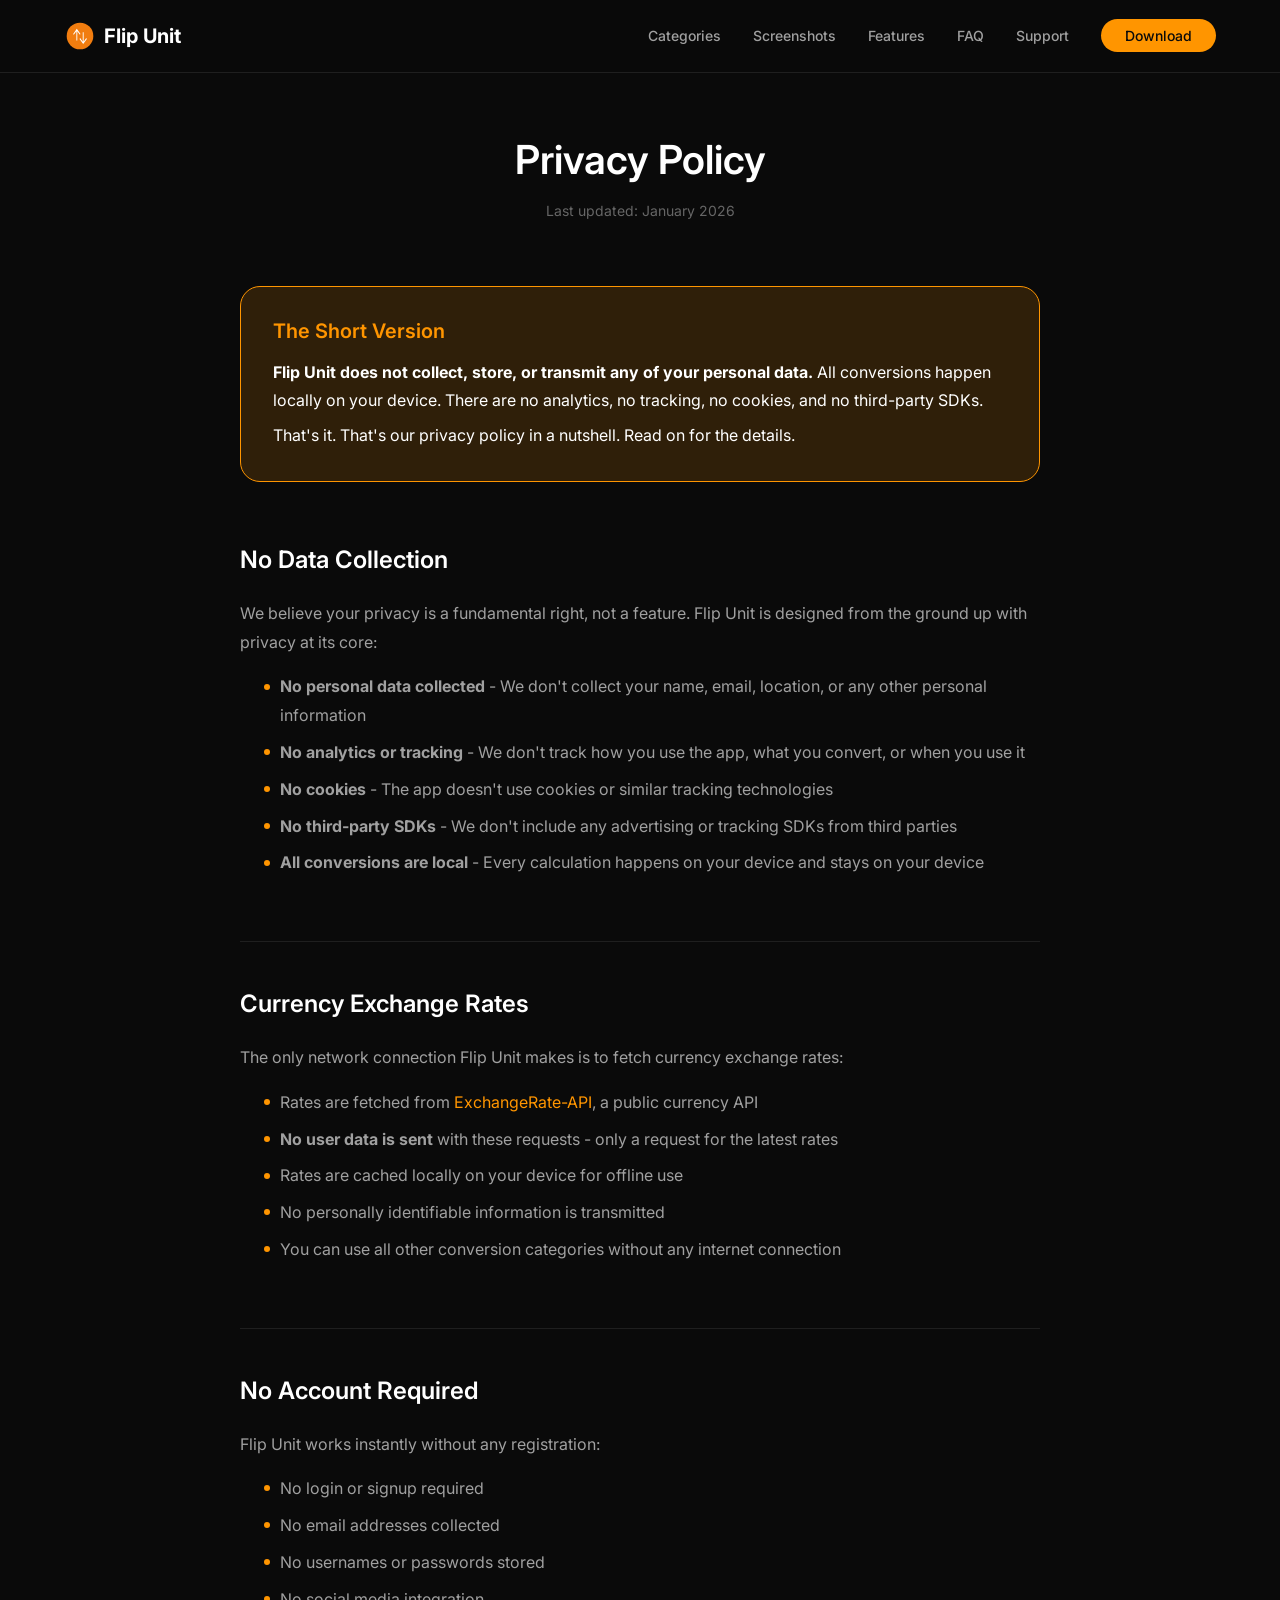
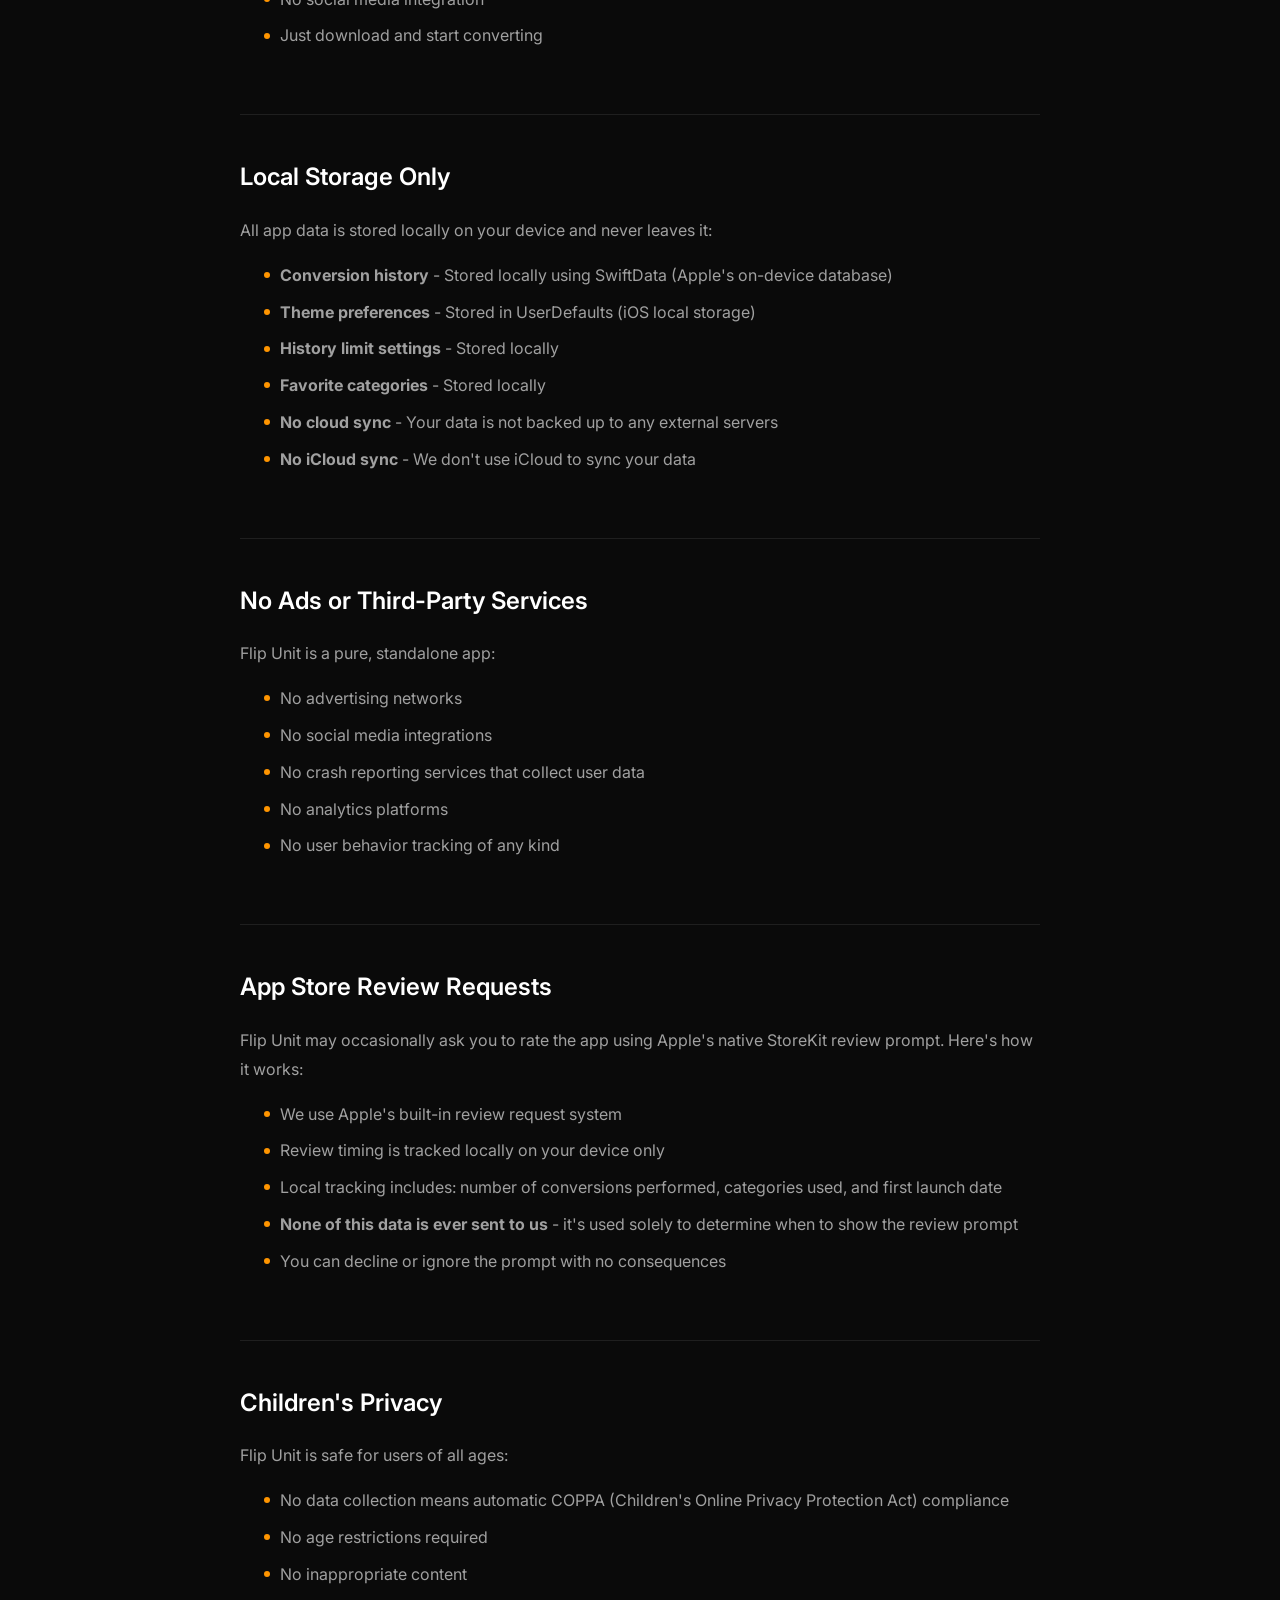
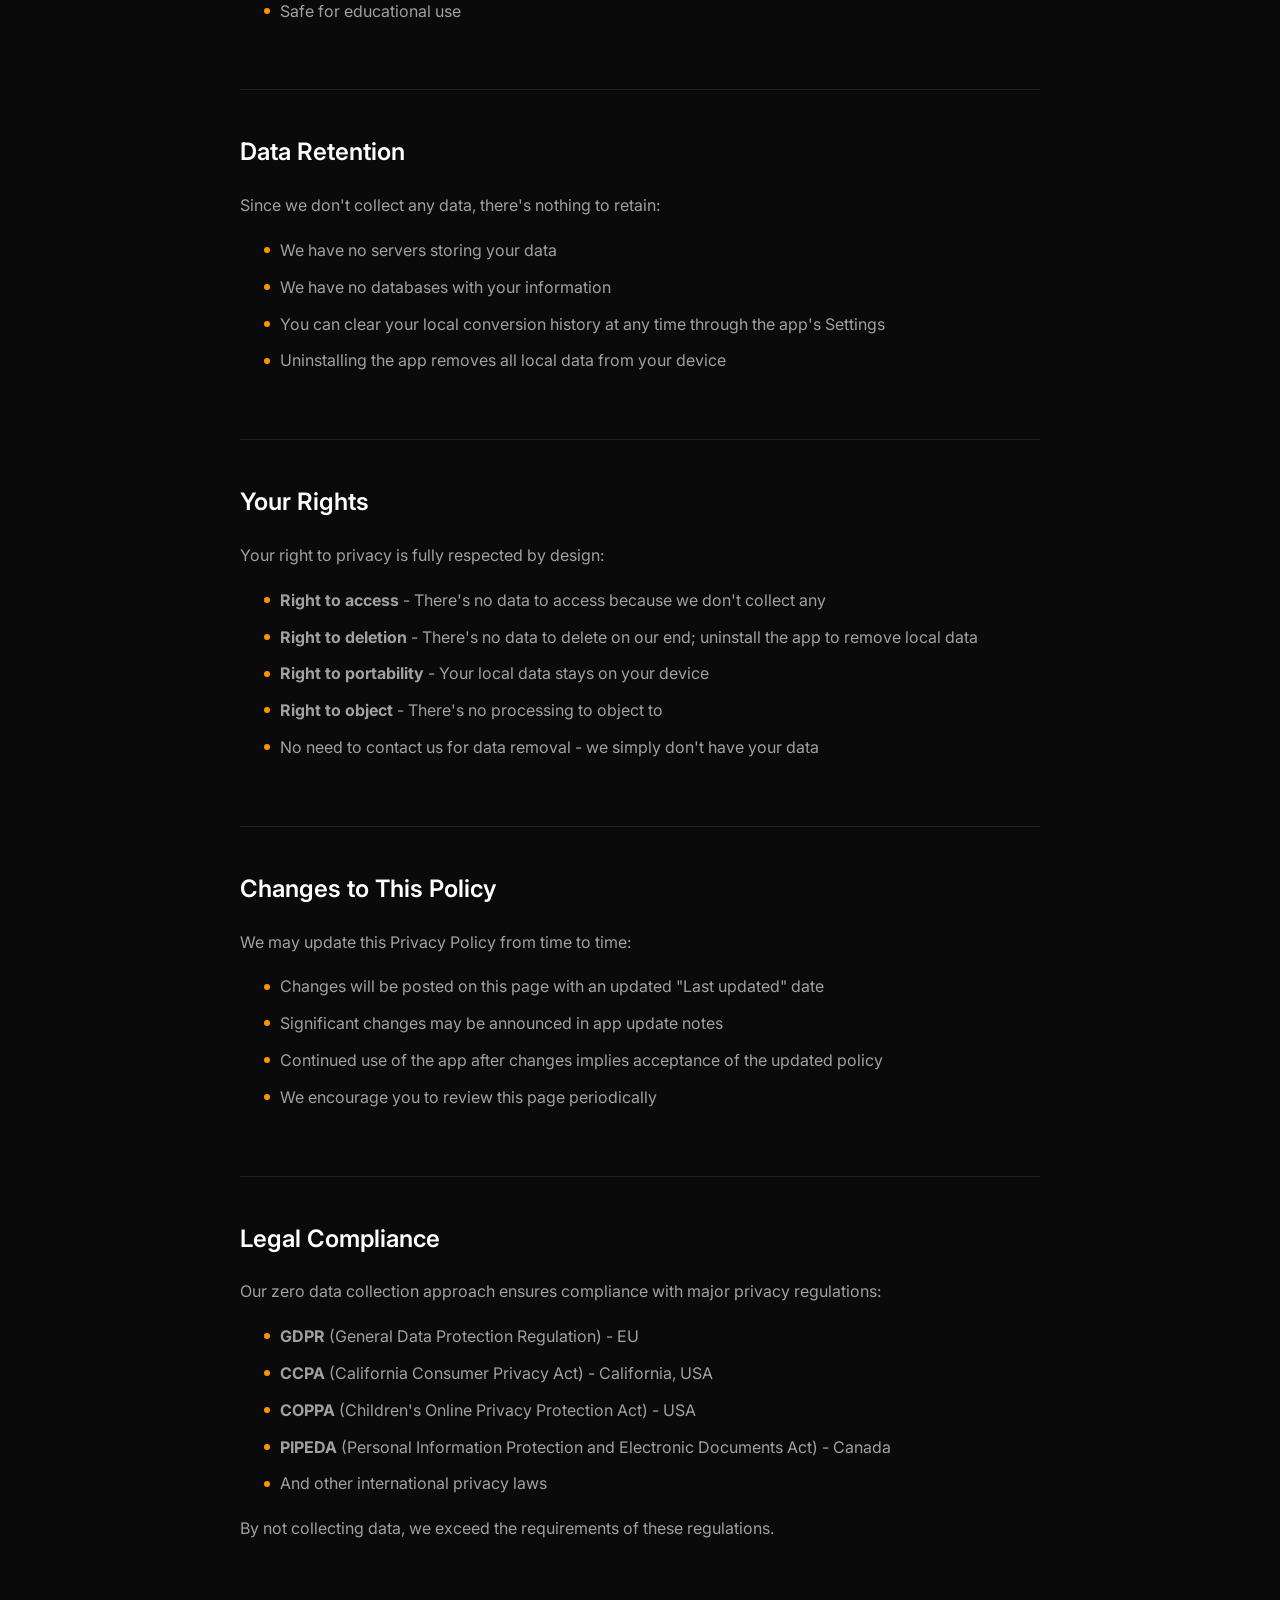
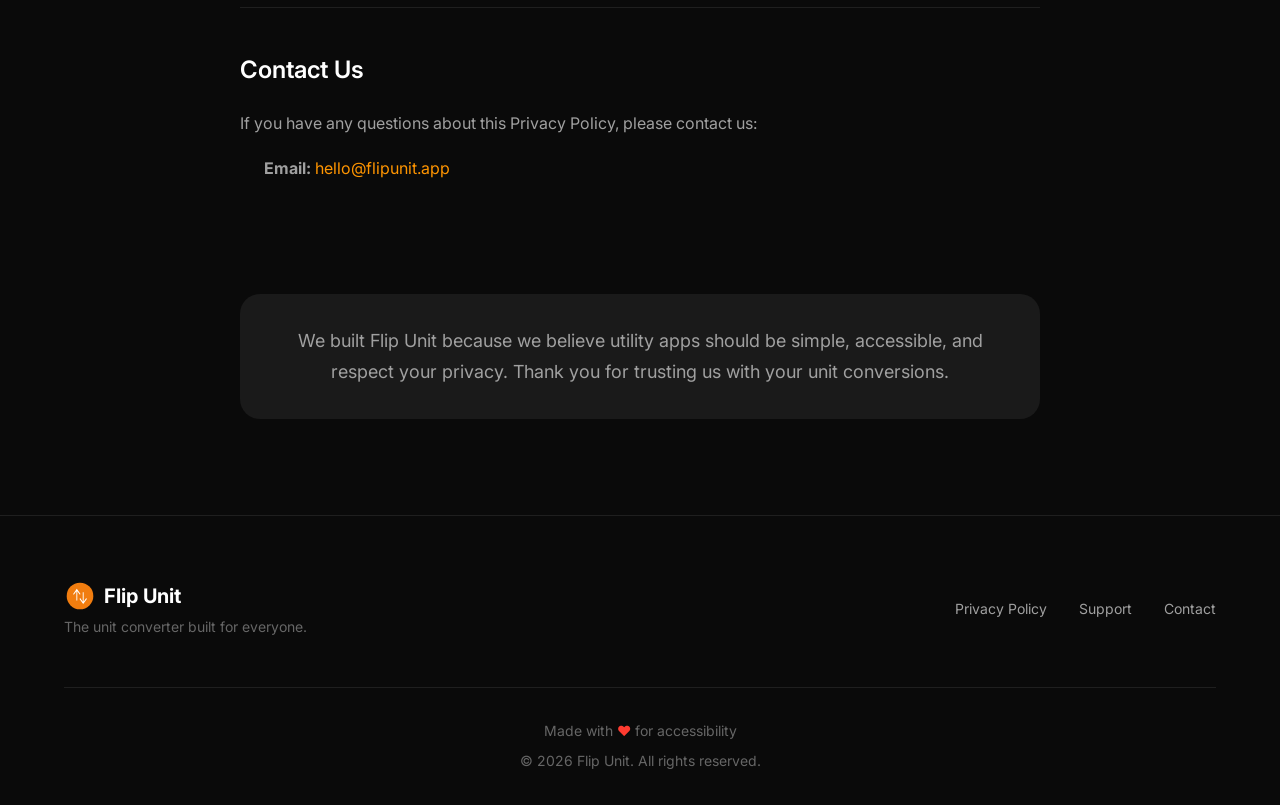
==== commit d6bae98a: "logo updates" ====
--- a/privacy.html
+++ b/privacy.html
@@ -13,6 +13,10 @@
     <link href="https://fonts.googleapis.com/css2?family=Inter:wght@400;500;600;700&display=swap" rel="stylesheet">
 
     <link rel="stylesheet" href="styles.css">
+
+    <!-- Favicon -->
+    <link rel="icon" type="image/png" href="assets/icons/favicon.png">
+    <link rel="apple-touch-icon" href="assets/icons/favicon.png">
 </head>
 <body>
     <a href="#main-content" class="skip-link">Skip to main content</a>
@@ -22,7 +26,7 @@
         <div class="container">
             <div class="header-content">
                 <a href="index.html" class="logo">
-                    <span class="logo-icon" aria-hidden="true">⚡</span>
+                    <img src="assets/icons/logo.svg" alt="" class="logo-icon" aria-hidden="true">
                     <span class="logo-text">Flip Unit</span>
                 </a>
                 <nav class="nav" role="navigation" aria-label="Main navigation">
@@ -30,6 +34,7 @@
                         <li><a href="index.html#categories">Categories</a></li>
                         <li><a href="index.html#screenshots">Screenshots</a></li>
                         <li><a href="index.html#features">Features</a></li>
+                        <li><a href="index.html#faq">FAQ</a></li>
                         <li><a href="support.html">Support</a></li>
                         <li><a href="index.html#download" class="nav-cta">Download</a></li>
                     </ul>
@@ -227,7 +232,7 @@
             <div class="footer-content">
                 <div class="footer-brand">
                     <a href="index.html" class="logo">
-                        <span class="logo-icon" aria-hidden="true">⚡</span>
+                        <img src="assets/icons/logo.svg" alt="" class="logo-icon" aria-hidden="true">
                         <span class="logo-text">Flip Unit</span>
                     </a>
                     <p class="footer-tagline">The unit converter built for everyone.</p>
--- a/styles.css
+++ b/styles.css
@@ -214,7 +214,9 @@
 }
 
 .logo-icon {
-    font-size: var(--font-size-xl);
+    width: 32px;
+    height: 32px;
+    border-radius: 6px;
 }
 
 .logo-text {
@@ -341,7 +343,45 @@
 
 .hero-image {
     display: flex;
+    flex-direction: column;
+    align-items: center;
+    gap: var(--space-lg);
+}
+
+.hero-phone-wrapper {
+    display: flex;
+    align-items: center;
+    gap: var(--space-lg);
+}
+
+.hero-nav-btn {
+    width: 48px;
+    height: 48px;
+    border-radius: 50%;
+    background: var(--color-background-card);
+    border: 1px solid var(--color-border);
+    cursor: pointer;
+    display: flex;
+    align-items: center;
     justify-content: center;
+    transition: all var(--transition-fast);
+    flex-shrink: 0;
+}
+
+.hero-nav-btn:hover {
+    background: var(--color-accent);
+    border-color: var(--color-accent);
+}
+
+.hero-nav-btn:hover svg {
+    color: var(--color-background);
+}
+
+.hero-nav-btn svg {
+    width: 24px;
+    height: 24px;
+    color: var(--color-text-secondary);
+    transition: color var(--transition-fast);
 }
 
 .phone-mockup {
@@ -364,6 +404,65 @@
 .hero-screenshot {
     border-radius: 36px;
     border: 3px solid var(--color-border);
+}
+
+.hero-controls {
+    display: flex;
+    align-items: center;
+    gap: var(--space-xl);
+}
+
+.hero-indicator {
+    font-size: var(--font-size-sm);
+    color: var(--color-text-secondary);
+    font-weight: 500;
+}
+
+.hero-current {
+    color: var(--color-accent);
+    font-weight: 600;
+}
+
+.hero-theme-toggle {
+    display: flex;
+    position: relative;
+    background: var(--color-background-card);
+    border: 1px solid var(--color-border);
+    border-radius: var(--border-radius-full);
+    padding: 4px;
+}
+
+.hero-theme-btn {
+    position: relative;
+    z-index: 1;
+    padding: var(--space-xs) var(--space-lg);
+    font-size: var(--font-size-sm);
+    font-weight: 500;
+    color: var(--color-text-secondary);
+    background: none;
+    border: none;
+    cursor: pointer;
+    transition: color var(--transition-fast);
+    min-width: 70px;
+}
+
+.hero-theme-btn.active {
+    color: var(--color-background);
+}
+
+.hero-theme-indicator {
+    position: absolute;
+    top: 4px;
+    left: 4px;
+    width: calc(50% - 4px);
+    height: calc(100% - 8px);
+    background: var(--color-accent);
+    border-radius: var(--border-radius-full);
+    transition: transform var(--transition-base);
+}
+
+.hero-theme-toggle .hero-theme-btn[data-theme="light"].active ~ .hero-theme-indicator {
+    transform: translateX(100%);
 }
 
 /* --------------------------------------------------------------------------
@@ -635,96 +734,141 @@
     padding: var(--space-4xl) 0;
 }
 
-.screenshot-toggle-wrapper {
-    display: flex;
-    justify-content: center;
-    margin-bottom: var(--space-2xl);
-}
-
-.screenshot-toggle {
-    display: flex;
-    position: relative;
-    background: var(--color-background-card);
-    border: 1px solid var(--color-border);
-    border-radius: var(--border-radius-full);
-    padding: 4px;
-}
-
-.toggle-btn {
-    position: relative;
-    z-index: 1;
-    padding: var(--space-sm) var(--space-xl);
-    font-size: var(--font-size-sm);
-    font-weight: 500;
-    color: var(--color-text-secondary);
+.screenshots-grid {
+    display: grid;
+    grid-template-columns: repeat(3, 1fr);
+    gap: var(--space-xl);
+    max-width: 900px;
+    margin: 0 auto;
+}
+
+.screenshot-grid-item {
+    text-align: center;
+}
+
+.screenshot-enlarge-btn {
     background: none;
     border: none;
+    padding: 0;
     cursor: pointer;
-    transition: color var(--transition-fast);
-    min-width: 80px;
-}
-
-.toggle-btn.active {
-    color: var(--color-background);
-}
-
-.toggle-indicator {
-    position: absolute;
-    top: 4px;
-    left: 4px;
-    width: calc(50% - 4px);
-    height: calc(100% - 8px);
-    background: var(--color-accent);
-    border-radius: var(--border-radius-full);
+    display: block;
+    width: 100%;
     transition: transform var(--transition-base);
 }
 
-.toggle-btn[data-theme="light"].active ~ .toggle-indicator {
-    transform: translateX(100%);
-}
-
-.screenshots-carousel {
-    overflow-x: auto;
-    overflow-y: hidden;
-    scrollbar-width: none;
-    -ms-overflow-style: none;
-    margin: 0 calc(var(--space-lg) * -1);
-    padding: 0 var(--space-lg);
-}
-
-.screenshots-carousel::-webkit-scrollbar {
-    display: none;
-}
-
-.screenshots-track {
-    display: flex;
-    gap: var(--space-xl);
-    padding: var(--space-md) 0;
-}
-
-.screenshot-item {
-    flex: 0 0 auto;
-    text-align: center;
-}
-
-.phone-frame {
-    width: 220px;
-    margin-bottom: var(--space-md);
+.screenshot-enlarge-btn:hover {
+    transform: scale(1.03);
+}
+
+.screenshot-enlarge-btn:hover .screenshot-img {
+    box-shadow: var(--shadow-md);
+    border-color: var(--color-accent);
+}
+
+.screenshot-grid-item .phone-frame {
+    width: 100%;
+    max-width: 220px;
+    margin: 0 auto var(--space-md);
 }
 
 .screenshot-img {
     border-radius: 28px;
     border: 2px solid var(--color-border);
-    transition: transform var(--transition-base), box-shadow var(--transition-base);
-}
-
-.screenshot-item:hover .screenshot-img {
-    transform: scale(1.02);
-    box-shadow: var(--shadow-md);
-}
-
-.screenshot-item figcaption {
-    font-size: var(--font-size-sm);
+    transition: transform var(--transition-base), box-shadow var(--transition-base), border-color var(--transition-base);
+    width: 100%;
+    height: auto;
+}
+
+.screenshot-grid-item figcaption {
+    font-size: var(--font-size-sm);
+    color: var(--color-text-secondary);
+    font-weight: 500;
+}
+
+/* --------------------------------------------------------------------------
+   Lightbox Modal
+   -------------------------------------------------------------------------- */
+.lightbox {
+    position: fixed;
+    inset: 0;
+    z-index: 2000;
+    display: flex;
+    align-items: center;
+    justify-content: center;
+}
+
+.lightbox[hidden] {
+    display: none;
+}
+
+.lightbox-backdrop {
+    position: absolute;
+    inset: 0;
+    background: rgba(0, 0, 0, 0.9);
+    backdrop-filter: blur(10px);
+    -webkit-backdrop-filter: blur(10px);
+}
+
+.lightbox-content {
+    position: relative;
+    z-index: 1;
+    max-width: 90vw;
+    max-height: 90vh;
+    display: flex;
+    flex-direction: column;
+    align-items: center;
+}
+
+.lightbox-close {
+    position: absolute;
+    top: -50px;
+    right: 0;
+    width: 44px;
+    height: 44px;
+    background: var(--color-background-card);
+    border: 1px solid var(--color-border);
+    border-radius: 50%;
+    cursor: pointer;
+    display: flex;
+    align-items: center;
+    justify-content: center;
+    transition: all var(--transition-fast);
+}
+
+.lightbox-close:hover {
+    background: var(--color-accent);
+    border-color: var(--color-accent);
+}
+
+.lightbox-close:hover svg {
+    color: var(--color-background);
+}
+
+.lightbox-close svg {
+    width: 24px;
+    height: 24px;
+    color: var(--color-text-secondary);
+    transition: color var(--transition-fast);
+}
+
+.lightbox-image-wrapper {
+    max-height: calc(90vh - 80px);
+    display: flex;
+    align-items: center;
+    justify-content: center;
+}
+
+.lightbox-img {
+    max-width: 100%;
+    max-height: calc(90vh - 100px);
+    border-radius: 36px;
+    border: 3px solid var(--color-border);
+    box-shadow: var(--shadow-lg);
+}
+
+.lightbox-caption {
+    margin-top: var(--space-md);
+    font-size: var(--font-size-base);
     color: var(--color-text-secondary);
     font-weight: 500;
 }
@@ -753,6 +897,28 @@
     margin-top: var(--space-lg);
     font-size: var(--font-size-sm);
     color: var(--color-text-tertiary);
+}
+
+/* App Store Badge */
+.app-store-badge {
+    display: inline-block;
+    transition: transform var(--transition-fast), opacity var(--transition-fast);
+}
+
+.app-store-badge svg {
+    width: 180px;
+    height: 60px;
+}
+
+.app-store-badge:hover {
+    transform: scale(1.05);
+    opacity: 0.9;
+}
+
+.app-store-badge:focus {
+    outline: 2px solid var(--color-accent);
+    outline-offset: 4px;
+    border-radius: 10px;
 }
 
 /* --------------------------------------------------------------------------
@@ -1172,6 +1338,17 @@
     color: var(--color-accent);
 }
 
+/* FAQ Section (Homepage) */
+.faq-section {
+    padding: var(--space-3xl) 0;
+    background: var(--color-background-alt);
+}
+
+.faq-section .faq-list {
+    max-width: 800px;
+    margin: 0 auto;
+}
+
 /* Accessibility Cards */
 .accessibility-features {
     display: grid;
@@ -1416,6 +1593,11 @@
 
     .accessibility-list {
         align-items: center;
+    }
+
+    .screenshots-grid {
+        grid-template-columns: repeat(2, 1fr);
+        gap: var(--space-lg);
     }
 }
 
@@ -1516,6 +1698,34 @@
     .phone-frame {
         width: 180px;
     }
+
+    .hero-nav-btn {
+        width: 40px;
+        height: 40px;
+    }
+
+    .hero-nav-btn svg {
+        width: 20px;
+        height: 20px;
+    }
+
+    .hero-phone-wrapper {
+        gap: var(--space-sm);
+    }
+
+    .hero-controls {
+        flex-direction: column;
+        gap: var(--space-md);
+    }
+
+    .screenshots-grid {
+        grid-template-columns: repeat(2, 1fr);
+        gap: var(--space-md);
+    }
+
+    .screenshot-grid-item .phone-frame {
+        max-width: 160px;
+    }
 }
 
 /* Responsive for Legal & Support Pages */
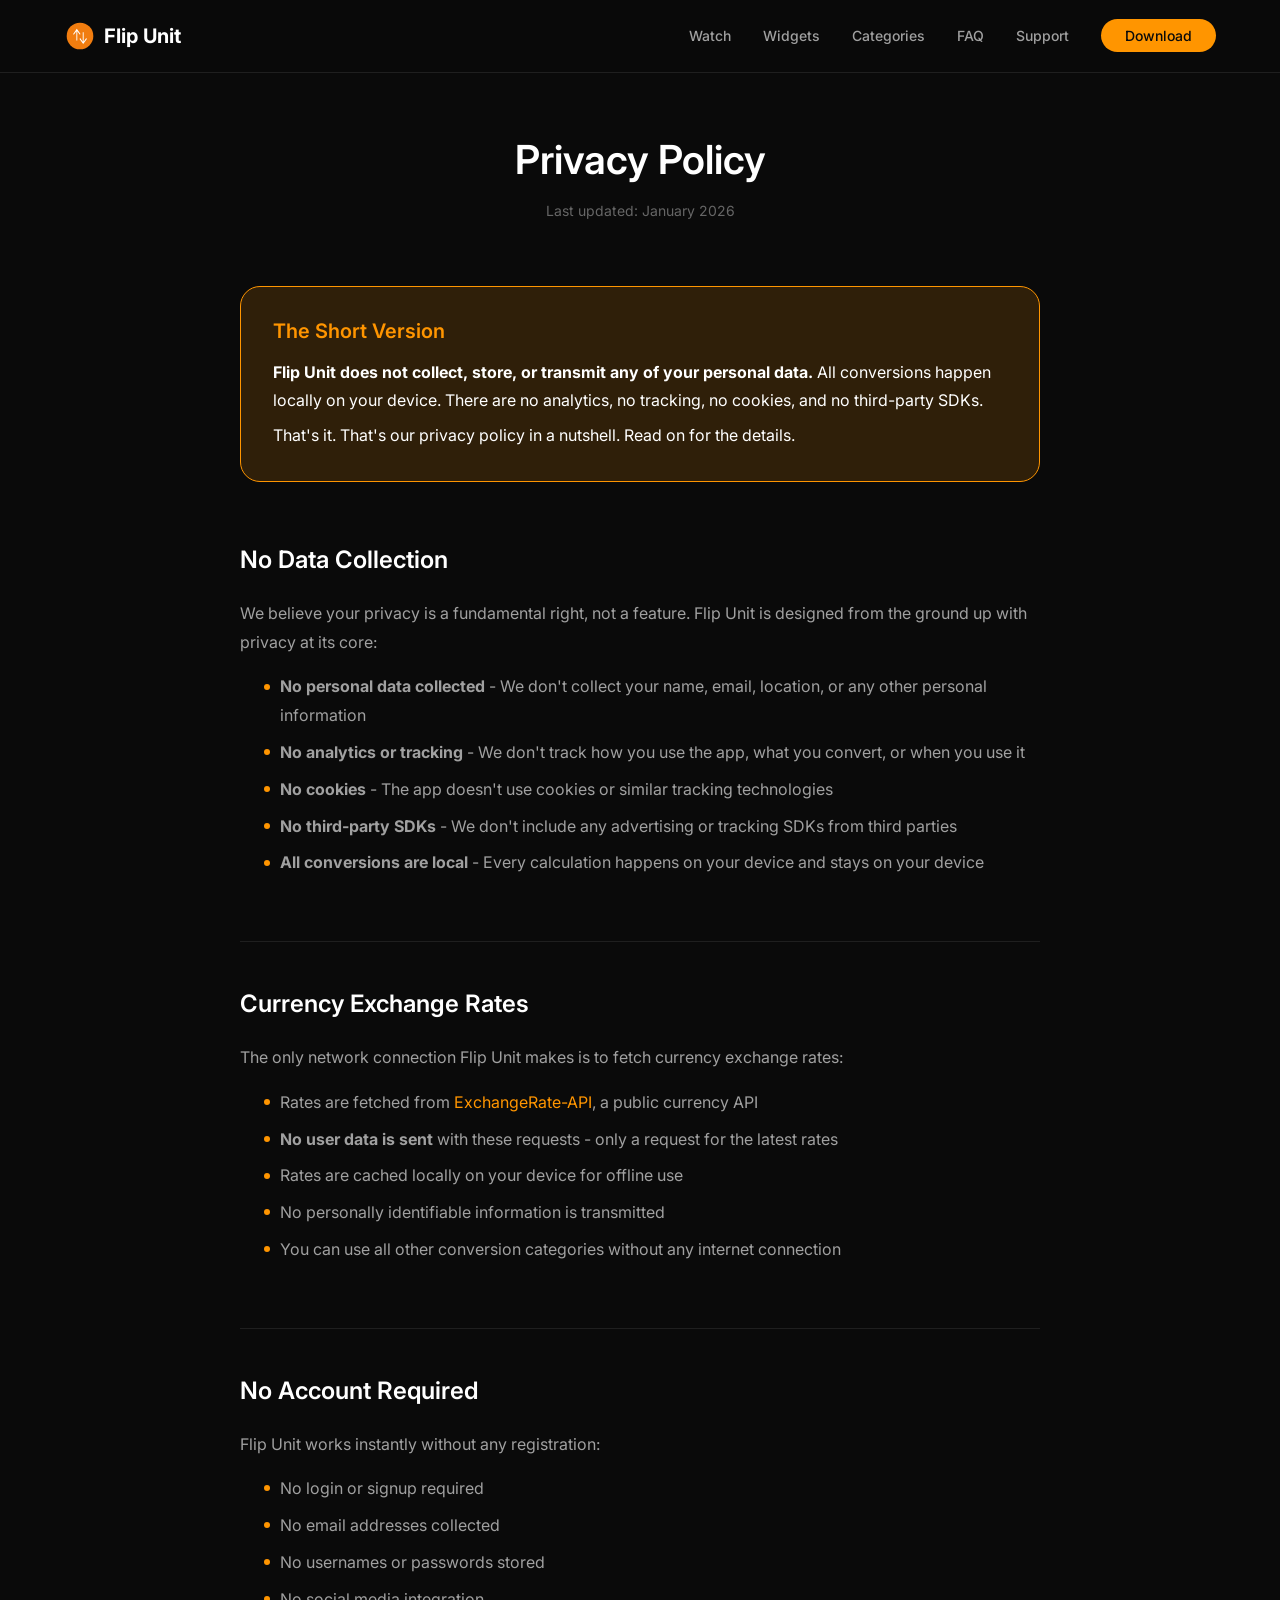
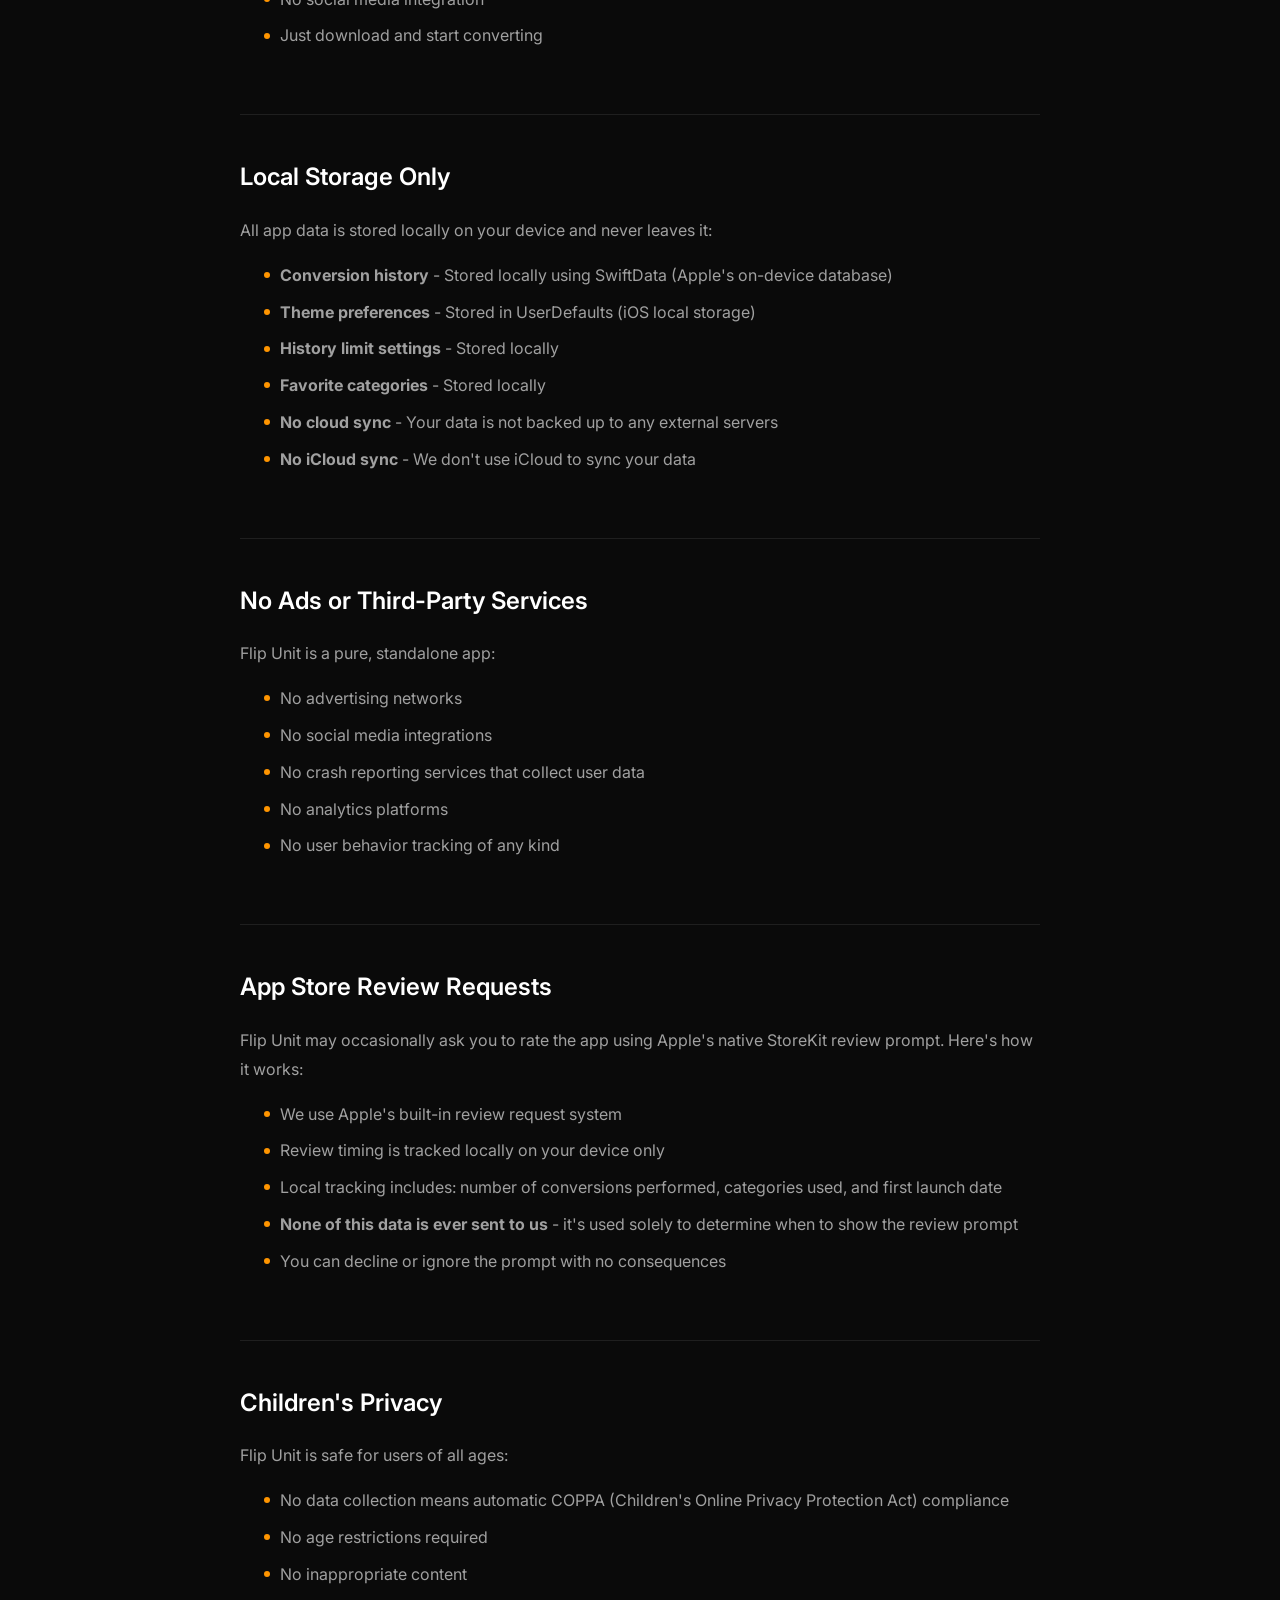
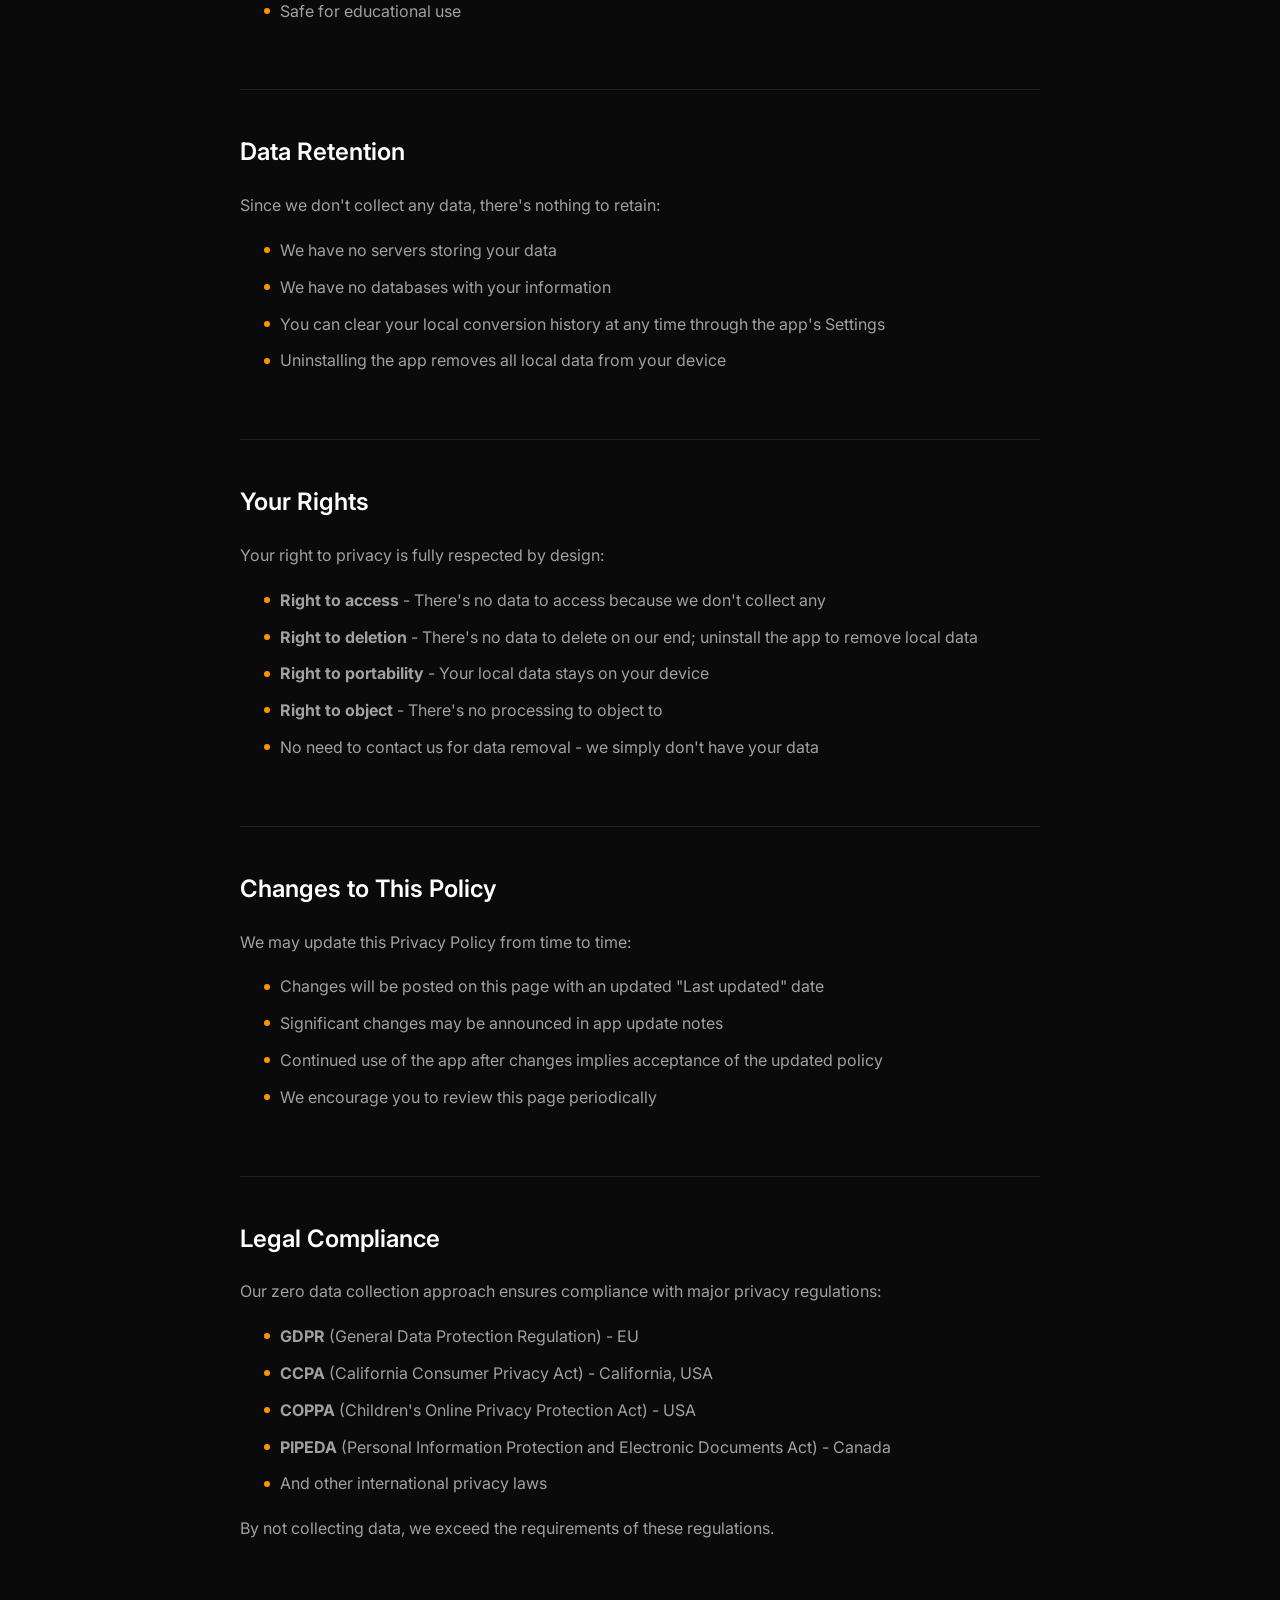
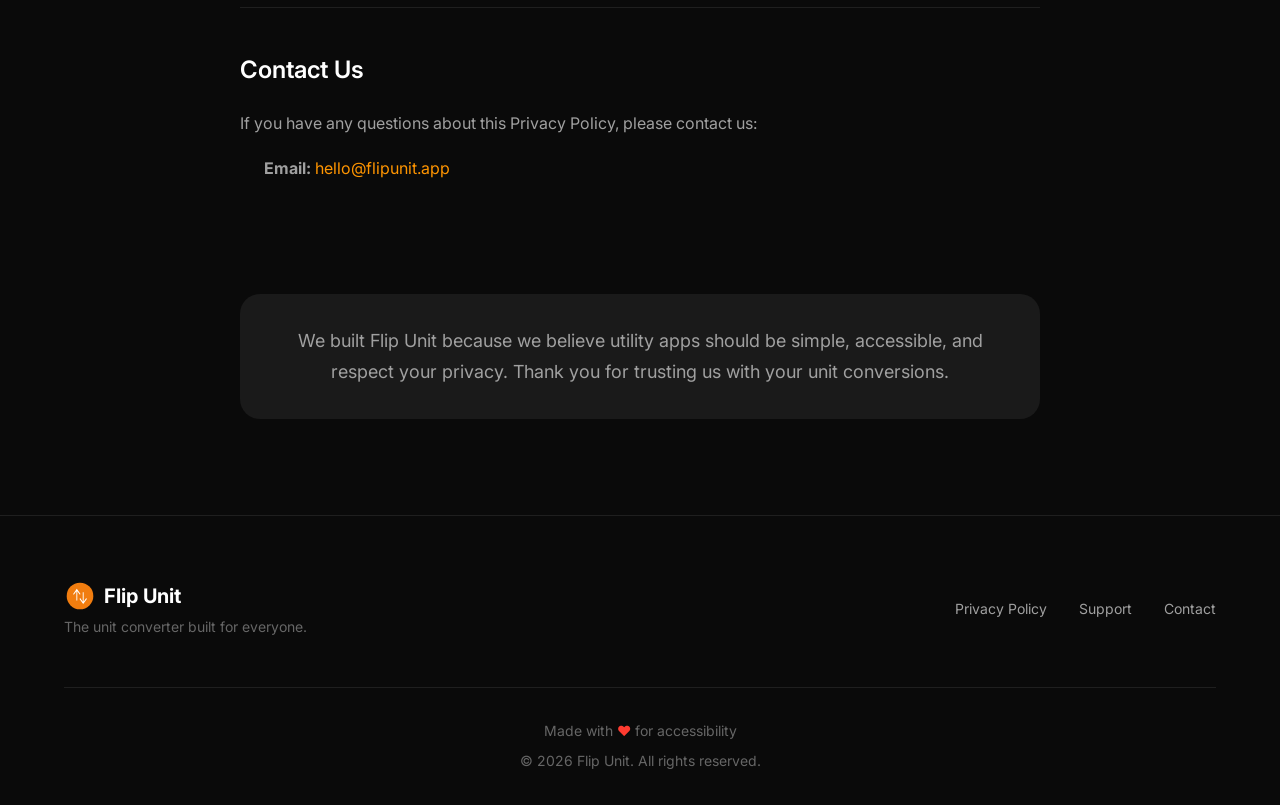
==== commit f0c7cc91: "Add Apple Watch and widgets sections, expand to 12 categories Restructure the landing page around th" ====
--- a/privacy.html
+++ b/privacy.html
@@ -31,9 +31,9 @@
                 </a>
                 <nav class="nav" role="navigation" aria-label="Main navigation">
                     <ul class="nav-list">
+                        <li><a href="index.html#watch">Watch</a></li>
+                        <li><a href="index.html#widgets">Widgets</a></li>
                         <li><a href="index.html#categories">Categories</a></li>
-                        <li><a href="index.html#screenshots">Screenshots</a></li>
-                        <li><a href="index.html#features">Features</a></li>
                         <li><a href="index.html#faq">FAQ</a></li>
                         <li><a href="support.html">Support</a></li>
                         <li><a href="index.html#download" class="nav-cta">Download</a></li>
@@ -251,5 +251,9 @@
     </footer>
 
     <script src="script.js"></script>
+
+    <!-- GoatCounter Analytics (privacy-friendly, no cookies) -->
+    <script data-goatcounter="https://flipunit.goatcounter.com/count"
+            async src="//gc.zgo.at/count.js"></script>
 </body>
 </html>
--- a/styles.css
+++ b/styles.css
@@ -341,128 +341,131 @@
     color: var(--color-text-tertiary);
 }
 
+.hero-platforms {
+    display: flex;
+    align-items: center;
+    gap: var(--space-sm);
+    flex-wrap: wrap;
+    margin-bottom: var(--space-md);
+    font-size: var(--font-size-sm);
+    color: var(--color-text-secondary);
+}
+
+.hero-platforms .dot {
+    color: var(--color-text-tertiary);
+}
+
+.hero-platforms .platform-icon {
+    width: 16px;
+    height: 16px;
+    vertical-align: -3px;
+    margin-right: 4px;
+    color: var(--color-accent);
+}
+
 .hero-image {
-    display: flex;
-    flex-direction: column;
-    align-items: center;
-    gap: var(--space-lg);
-}
-
-.hero-phone-wrapper {
-    display: flex;
-    align-items: center;
-    gap: var(--space-lg);
-}
-
-.hero-nav-btn {
-    width: 48px;
-    height: 48px;
-    border-radius: 50%;
-    background: var(--color-background-card);
-    border: 1px solid var(--color-border);
-    cursor: pointer;
+    position: relative;
     display: flex;
     align-items: center;
     justify-content: center;
-    transition: all var(--transition-fast);
-    flex-shrink: 0;
-}
-
-.hero-nav-btn:hover {
-    background: var(--color-accent);
-    border-color: var(--color-accent);
-}
-
-.hero-nav-btn:hover svg {
-    color: var(--color-background);
-}
-
-.hero-nav-btn svg {
-    width: 24px;
-    height: 24px;
-    color: var(--color-text-secondary);
-    transition: color var(--transition-fast);
-}
-
-.phone-mockup {
-    position: relative;
-    max-width: 300px;
-    filter: drop-shadow(var(--shadow-lg));
-}
-
-.phone-mockup::before {
+    gap: var(--space-2xl);
+    min-height: 600px;
+}
+
+.hero-image::before {
     content: '';
     position: absolute;
-    inset: -20px;
+    inset: 10% 10%;
     background: var(--color-accent-glow);
-    border-radius: 50px;
-    filter: blur(60px);
-    z-index: -1;
-    opacity: 0.4;
-}
-
-.hero-screenshot {
+    border-radius: 50%;
+    filter: blur(80px);
+    z-index: 0;
+    opacity: 0.45;
+    pointer-events: none;
+}
+
+.hero-iphone {
+    position: relative;
+    z-index: 2;
+    max-width: 260px;
+    width: 100%;
     border-radius: 36px;
     border: 3px solid var(--color-border);
-}
-
-.hero-controls {
-    display: flex;
-    align-items: center;
-    gap: var(--space-xl);
-}
-
-.hero-indicator {
-    font-size: var(--font-size-sm);
-    color: var(--color-text-secondary);
-    font-weight: 500;
-}
-
-.hero-current {
-    color: var(--color-accent);
-    font-weight: 600;
-}
-
-.hero-theme-toggle {
-    display: flex;
+    box-shadow: var(--shadow-lg);
+    flex-shrink: 0;
+}
+
+.hero-watch-wrapper {
     position: relative;
-    background: var(--color-background-card);
-    border: 1px solid var(--color-border);
-    border-radius: var(--border-radius-full);
-    padding: 4px;
-}
-
-.hero-theme-btn {
+    z-index: 2;
+    width: 150px;
+    flex-shrink: 0;
+    align-self: center;
+    filter: drop-shadow(var(--shadow-md));
+}
+
+.hero-watch-wrapper::before,
+.hero-watch-wrapper::after {
+    content: '';
+    position: absolute;
+    left: 50%;
+    transform: translateX(-50%);
+    width: 78%;
+    height: 90px;
+    z-index: 1;
+    pointer-events: none;
+    background:
+        repeating-linear-gradient(
+            to bottom,
+            transparent 0,
+            transparent 8px,
+            rgba(255, 255, 255, 0.025) 8px,
+            rgba(255, 255, 255, 0.025) 9px
+        ),
+        linear-gradient(to bottom, #2a2a2a 0%, #232323 60%, #1a1a1a 100%);
+    border: 1px solid #1a1a1a;
+}
+
+.hero-watch-wrapper::before {
+    top: -78px;
+    border-radius: 14px 14px 4px 4px;
+    background:
+        repeating-linear-gradient(
+            to top,
+            transparent 0,
+            transparent 8px,
+            rgba(255, 255, 255, 0.025) 8px,
+            rgba(255, 255, 255, 0.025) 9px
+        ),
+        linear-gradient(to top, #2a2a2a 0%, #232323 60%, #1a1a1a 100%);
+    box-shadow: inset 0 -6px 8px rgba(0, 0, 0, 0.4);
+}
+
+.hero-watch-wrapper::after {
+    bottom: -78px;
+    border-radius: 4px 4px 14px 14px;
+    box-shadow: inset 0 6px 8px rgba(0, 0, 0, 0.4);
+}
+
+.hero-watch {
     position: relative;
-    z-index: 1;
-    padding: var(--space-xs) var(--space-lg);
-    font-size: var(--font-size-sm);
-    font-weight: 500;
-    color: var(--color-text-secondary);
-    background: none;
-    border: none;
-    cursor: pointer;
-    transition: color var(--transition-fast);
-    min-width: 70px;
-}
-
-.hero-theme-btn.active {
-    color: var(--color-background);
-}
-
-.hero-theme-indicator {
-    position: absolute;
-    top: 4px;
-    left: 4px;
-    width: calc(50% - 4px);
-    height: calc(100% - 8px);
-    background: var(--color-accent);
-    border-radius: var(--border-radius-full);
-    transition: transform var(--transition-base);
-}
-
-.hero-theme-toggle .hero-theme-btn[data-theme="light"].active ~ .hero-theme-indicator {
-    transform: translateX(100%);
+    z-index: 2;
+    width: 100%;
+    border-radius: 32px;
+    background: #000;
+    border: 4px solid #2a2a2a;
+    box-shadow: var(--shadow-lg), 0 0 30px rgba(0, 0, 0, 0.6);
+    overflow: hidden;
+    aspect-ratio: 410 / 502;
+    padding: 6px;
+}
+
+.hero-watch img {
+    width: 100%;
+    height: 100%;
+    object-fit: contain;
+    display: block;
+    border-radius: 24px;
 }
 
 /* --------------------------------------------------------------------------
@@ -569,7 +572,7 @@
 
 .features-grid {
     display: grid;
-    grid-template-columns: repeat(2, 1fr);
+    grid-template-columns: repeat(3, 1fr);
     gap: var(--space-xl);
 }
 
@@ -625,7 +628,7 @@
 
 .categories-grid {
     display: grid;
-    grid-template-columns: repeat(3, 1fr);
+    grid-template-columns: repeat(4, 1fr);
     gap: var(--space-lg);
 }
 
@@ -874,6 +877,295 @@
 }
 
 /* --------------------------------------------------------------------------
+   Widgets Section
+   -------------------------------------------------------------------------- */
+.widgets-section {
+    padding: var(--space-4xl) 0;
+    background: var(--color-background-elevated);
+    position: relative;
+    overflow: hidden;
+}
+
+.widgets-hero {
+    position: relative;
+    width: 100%;
+    max-width: 320px;
+    margin: var(--space-3xl) auto 0;
+    padding: var(--space-2xl) 0;
+}
+
+.widgets-hero::before {
+    content: '';
+    position: absolute;
+    inset: -20% -40%;
+    background: radial-gradient(ellipse at center, var(--color-accent-glow) 0%, transparent 65%);
+    filter: blur(60px);
+    z-index: 0;
+    opacity: 0.55;
+    pointer-events: none;
+}
+
+.widgets-hero img {
+    position: relative;
+    z-index: 1;
+    width: 100%;
+    border-radius: 42px;
+    border: 3px solid var(--color-border);
+    box-shadow: var(--shadow-lg), 0 30px 60px rgba(0, 0, 0, 0.5);
+    display: block;
+}
+
+.widgets-lineup {
+    position: relative;
+    z-index: 1;
+    display: flex;
+    flex-wrap: wrap;
+    justify-content: center;
+    align-items: flex-start;
+    gap: var(--space-2xl);
+    max-width: 880px;
+    margin: var(--space-4xl) auto 0;
+}
+
+.widget-tile {
+    display: flex;
+    flex-direction: column;
+    align-items: center;
+    gap: var(--space-md);
+    transition: transform var(--transition-base);
+}
+
+.widget-tile:hover {
+    transform: translateY(-4px);
+}
+
+.widget-tile.widget-small {
+    width: 120px;
+}
+
+.widget-tile.widget-medium {
+    width: 256px;
+}
+
+.widget-tile img {
+    width: 100%;
+    height: auto;
+    border-radius: 22px;
+    box-shadow:
+        0 4px 12px rgba(0, 0, 0, 0.4),
+        0 12px 28px rgba(0, 0, 0, 0.35);
+    display: block;
+}
+
+.widget-tile figcaption {
+    font-size: var(--font-size-sm);
+    color: var(--color-text-secondary);
+    font-weight: 500;
+    letter-spacing: 0.01em;
+}
+
+.widgets-callouts {
+    position: relative;
+    z-index: 1;
+    display: grid;
+    grid-template-columns: repeat(2, 1fr);
+    gap: var(--space-lg);
+    max-width: 720px;
+    margin: var(--space-4xl) auto 0;
+}
+
+.widgets-callout {
+    padding: var(--space-xl);
+    background: linear-gradient(180deg, rgba(255, 149, 0, 0.04) 0%, var(--color-background-card) 100%);
+    border: 1px solid var(--color-border);
+    border-radius: var(--border-radius-lg);
+    position: relative;
+    overflow: hidden;
+}
+
+.widgets-callout::before {
+    content: '';
+    position: absolute;
+    top: 0;
+    left: 0;
+    right: 0;
+    height: 1px;
+    background: linear-gradient(90deg, transparent, var(--color-accent-subtle), transparent);
+}
+
+.widgets-callout h3 {
+    font-size: var(--font-size-lg);
+    margin-bottom: var(--space-sm);
+    color: var(--color-text-primary);
+    font-weight: 600;
+}
+
+.widgets-callout p {
+    color: var(--color-text-secondary);
+    line-height: 1.6;
+    font-size: var(--font-size-base);
+    margin: 0;
+}
+
+.widgets-requirements {
+    position: relative;
+    z-index: 1;
+    margin-top: var(--space-xl);
+    text-align: center;
+    font-size: var(--font-size-sm);
+    color: var(--color-text-tertiary);
+}
+
+/* --------------------------------------------------------------------------
+   Apple Watch Section
+   -------------------------------------------------------------------------- */
+.watch-section {
+    padding: var(--space-4xl) 0;
+    background: var(--color-background-elevated);
+}
+
+.watch-faces-row {
+    display: grid;
+    grid-template-columns: repeat(4, 1fr);
+    gap: var(--space-2xl);
+    max-width: 820px;
+    margin: var(--space-3xl) auto var(--space-4xl);
+    padding: var(--space-2xl) 0;
+    justify-items: center;
+}
+
+.watch-display {
+    display: flex;
+    flex-direction: column;
+    align-items: center;
+    gap: var(--space-md);
+}
+
+.watch-display-wrapper {
+    position: relative;
+    width: 120px;
+    filter: drop-shadow(var(--shadow-md));
+    margin: 60px 0;
+}
+
+.watch-display-wrapper::before,
+.watch-display-wrapper::after {
+    content: '';
+    position: absolute;
+    left: 50%;
+    transform: translateX(-50%);
+    width: 78%;
+    height: 70px;
+    z-index: 1;
+    pointer-events: none;
+    background:
+        repeating-linear-gradient(
+            to bottom,
+            transparent 0,
+            transparent 8px,
+            rgba(255, 255, 255, 0.025) 8px,
+            rgba(255, 255, 255, 0.025) 9px
+        ),
+        linear-gradient(to bottom, #2a2a2a 0%, #232323 60%, #1a1a1a 100%);
+    border: 1px solid #1a1a1a;
+}
+
+.watch-display-wrapper::before {
+    top: -60px;
+    border-radius: 12px 12px 4px 4px;
+    background:
+        repeating-linear-gradient(
+            to top,
+            transparent 0,
+            transparent 8px,
+            rgba(255, 255, 255, 0.025) 8px,
+            rgba(255, 255, 255, 0.025) 9px
+        ),
+        linear-gradient(to top, #2a2a2a 0%, #232323 60%, #1a1a1a 100%);
+    box-shadow: inset 0 -4px 6px rgba(0, 0, 0, 0.4);
+}
+
+.watch-display-wrapper::after {
+    bottom: -60px;
+    border-radius: 4px 4px 12px 12px;
+    box-shadow: inset 0 4px 6px rgba(0, 0, 0, 0.4);
+}
+
+.watch-display-frame {
+    position: relative;
+    z-index: 2;
+    width: 100%;
+    aspect-ratio: 410 / 502;
+    border-radius: 28px;
+    background: #000;
+    border: 4px solid #2a2a2a;
+    overflow: hidden;
+    box-shadow: 0 0 20px rgba(0, 0, 0, 0.5);
+    padding: 5px;
+}
+
+.watch-display-frame img {
+    width: 100%;
+    height: 100%;
+    object-fit: contain;
+    display: block;
+    border-radius: 20px;
+}
+
+.watch-display figcaption {
+    margin-top: var(--space-md);
+    font-size: var(--font-size-sm);
+    color: var(--color-text-secondary);
+    font-weight: 500;
+}
+
+.watch-features {
+    display: grid;
+    grid-template-columns: repeat(2, 1fr);
+    gap: var(--space-xl) var(--space-2xl);
+    max-width: 800px;
+    margin: 0 auto;
+}
+
+.watch-feature h3 {
+    font-size: var(--font-size-lg);
+    color: var(--color-text-primary);
+    margin-bottom: var(--space-sm);
+}
+
+.watch-feature p {
+    color: var(--color-text-secondary);
+    line-height: 1.6;
+}
+
+.watch-complications {
+    margin: var(--space-3xl) auto 0;
+    max-width: 700px;
+    padding: var(--space-xl) var(--space-2xl);
+    background: var(--color-background-card);
+    border: 1px solid var(--color-border);
+    border-radius: var(--border-radius-lg);
+    text-align: center;
+}
+
+.watch-complications h3 {
+    font-size: var(--font-size-xl);
+    margin-bottom: var(--space-sm);
+    color: var(--color-text-primary);
+}
+
+.watch-complications p {
+    color: var(--color-text-secondary);
+}
+
+.watch-requirements {
+    margin-top: var(--space-xl);
+    text-align: center;
+    font-size: var(--font-size-sm);
+    color: var(--color-text-tertiary);
+}
+
+/* --------------------------------------------------------------------------
    Download CTA Section
    -------------------------------------------------------------------------- */
 .download-cta {
@@ -1572,14 +1864,24 @@
 
     .hero-image {
         order: -1;
-    }
-
-    .phone-mockup {
-        max-width: 250px;
+        min-height: 520px;
+        gap: var(--space-xl);
+    }
+
+    .hero-iphone {
+        max-width: 230px;
+    }
+
+    .hero-watch-wrapper {
+        width: 130px;
+    }
+
+    .hero-platforms {
+        justify-content: center;
     }
 
     .features-grid {
-        grid-template-columns: 1fr;
+        grid-template-columns: repeat(2, 1fr);
     }
 
     .spotlight-content {
@@ -1598,6 +1900,29 @@
     .screenshots-grid {
         grid-template-columns: repeat(2, 1fr);
         gap: var(--space-lg);
+    }
+
+    .categories-grid {
+        grid-template-columns: repeat(3, 1fr);
+    }
+
+    .watch-features {
+        grid-template-columns: 1fr;
+        max-width: 500px;
+    }
+
+    .watch-faces-row {
+        grid-template-columns: repeat(2, 1fr);
+        max-width: 480px;
+        gap: var(--space-xl) var(--space-2xl);
+    }
+
+    .widgets-hero {
+        max-width: 280px;
+    }
+
+    .widgets-lineup {
+        gap: var(--space-xl);
     }
 }
 
@@ -1672,6 +1997,10 @@
         gap: var(--space-md);
     }
 
+    .features-grid {
+        grid-template-columns: 1fr;
+    }
+
     .category-card {
         padding: var(--space-lg);
     }
@@ -1687,35 +2016,68 @@
         justify-content: center;
         gap: var(--space-lg);
     }
+
+    .watch-faces-row {
+        gap: var(--space-xl);
+        padding: var(--space-xl) 0;
+    }
+
+    .watch-display-wrapper {
+        width: 100px;
+    }
+
+    .watch-display-wrapper::before,
+    .watch-display-wrapper::after {
+        height: 50px;
+    }
+
+    .watch-display-wrapper::before {
+        top: -42px;
+    }
+
+    .watch-display-wrapper::after {
+        bottom: -42px;
+    }
+
+    .watch-complications {
+        padding: var(--space-lg);
+    }
+
+    .widgets-callouts {
+        grid-template-columns: 1fr;
+        gap: var(--space-md);
+    }
+
+    .widget-tile.widget-small {
+        width: 100px;
+    }
+
+    .widget-tile.widget-medium {
+        width: 216px;
+    }
+
+    .widgets-lineup {
+        gap: var(--space-lg);
+    }
 }
 
 /* Small mobile */
 @media (max-width: 480px) {
-    .categories-grid {
-        grid-template-columns: 1fr;
-    }
-
     .phone-frame {
         width: 180px;
     }
 
-    .hero-nav-btn {
-        width: 40px;
-        height: 40px;
-    }
-
-    .hero-nav-btn svg {
-        width: 20px;
-        height: 20px;
-    }
-
-    .hero-phone-wrapper {
-        gap: var(--space-sm);
-    }
-
-    .hero-controls {
-        flex-direction: column;
-        gap: var(--space-md);
+    .hero-image {
+        min-height: 440px;
+        gap: var(--space-lg);
+    }
+
+    .hero-iphone {
+        max-width: 200px;
+    }
+
+    .hero-watch-wrapper {
+        width: 110px;
     }
 
     .screenshots-grid {
@@ -1725,6 +2087,22 @@
 
     .screenshot-grid-item .phone-frame {
         max-width: 160px;
+    }
+
+    .widgets-hero {
+        max-width: 240px;
+    }
+
+    .widget-tile.widget-small {
+        width: 88px;
+    }
+
+    .widget-tile.widget-medium {
+        width: 192px;
+    }
+
+    .widgets-lineup {
+        gap: var(--space-md);
     }
 }
 
